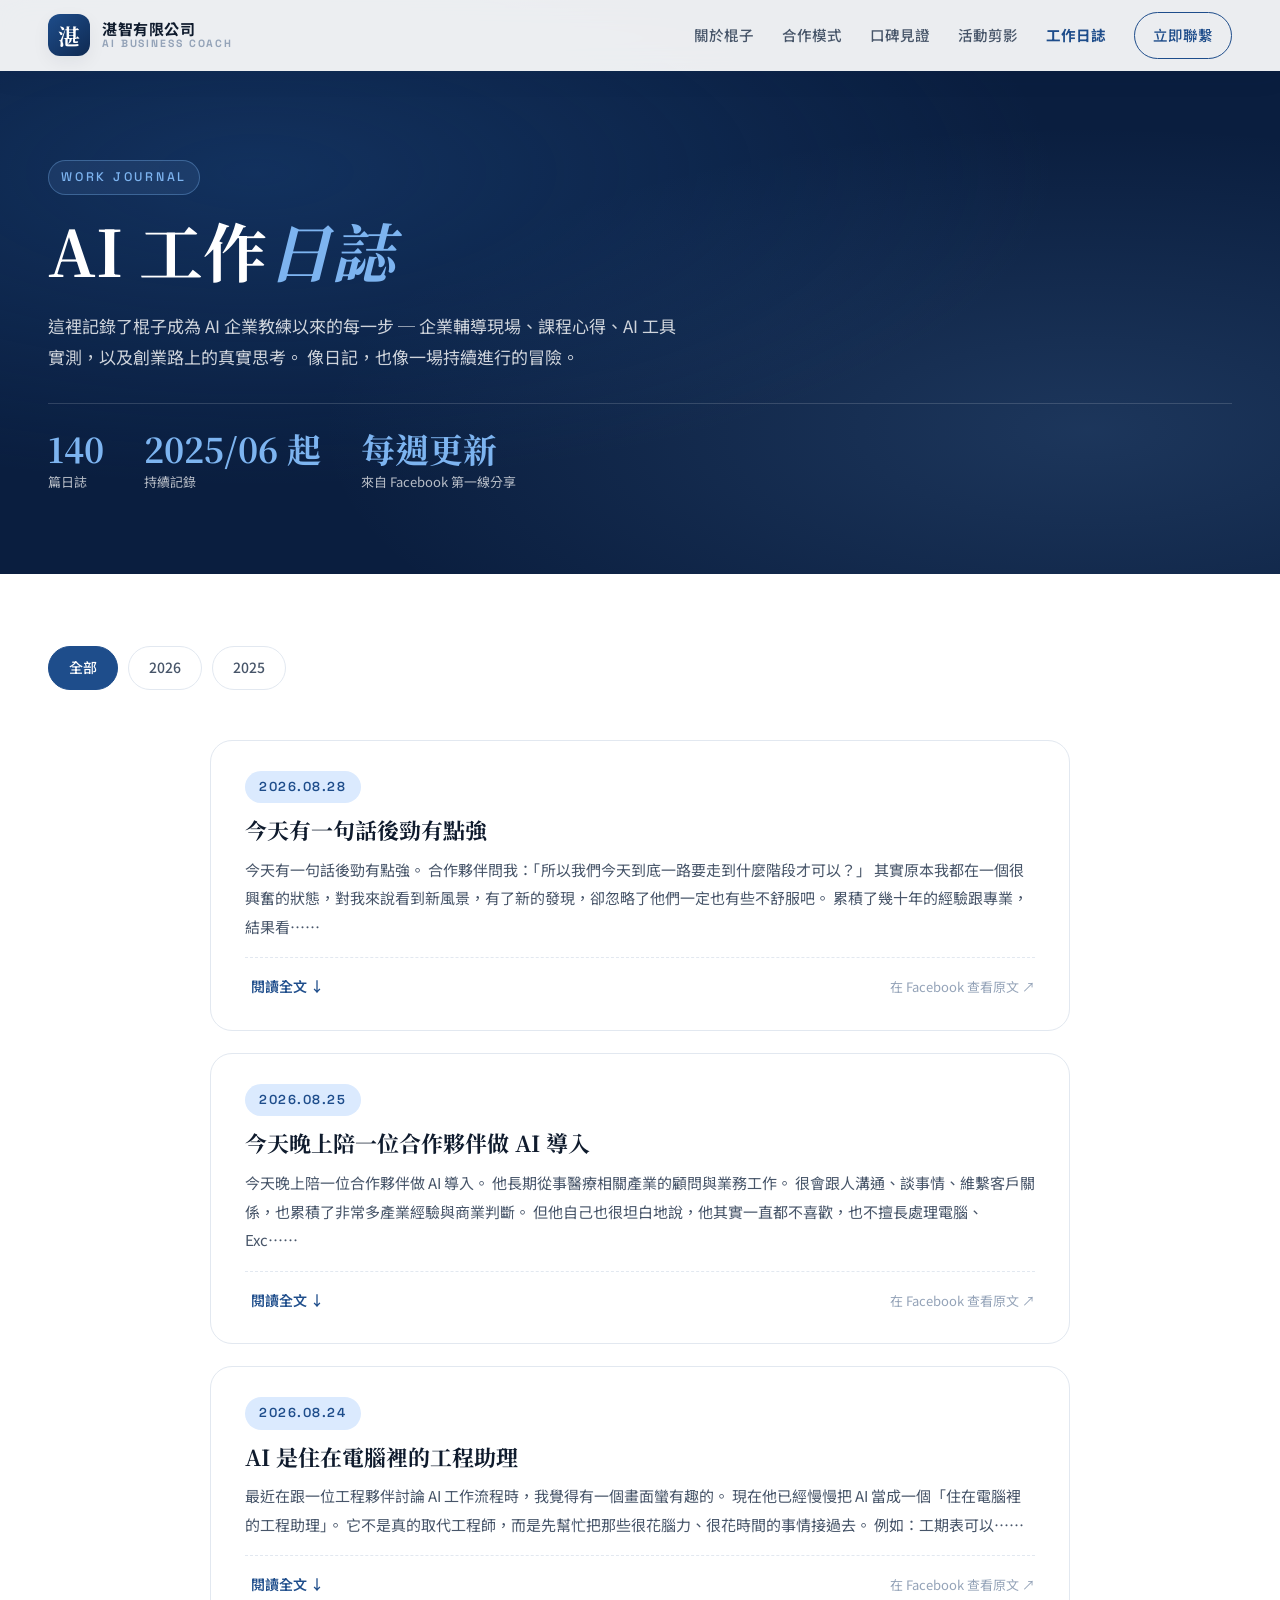
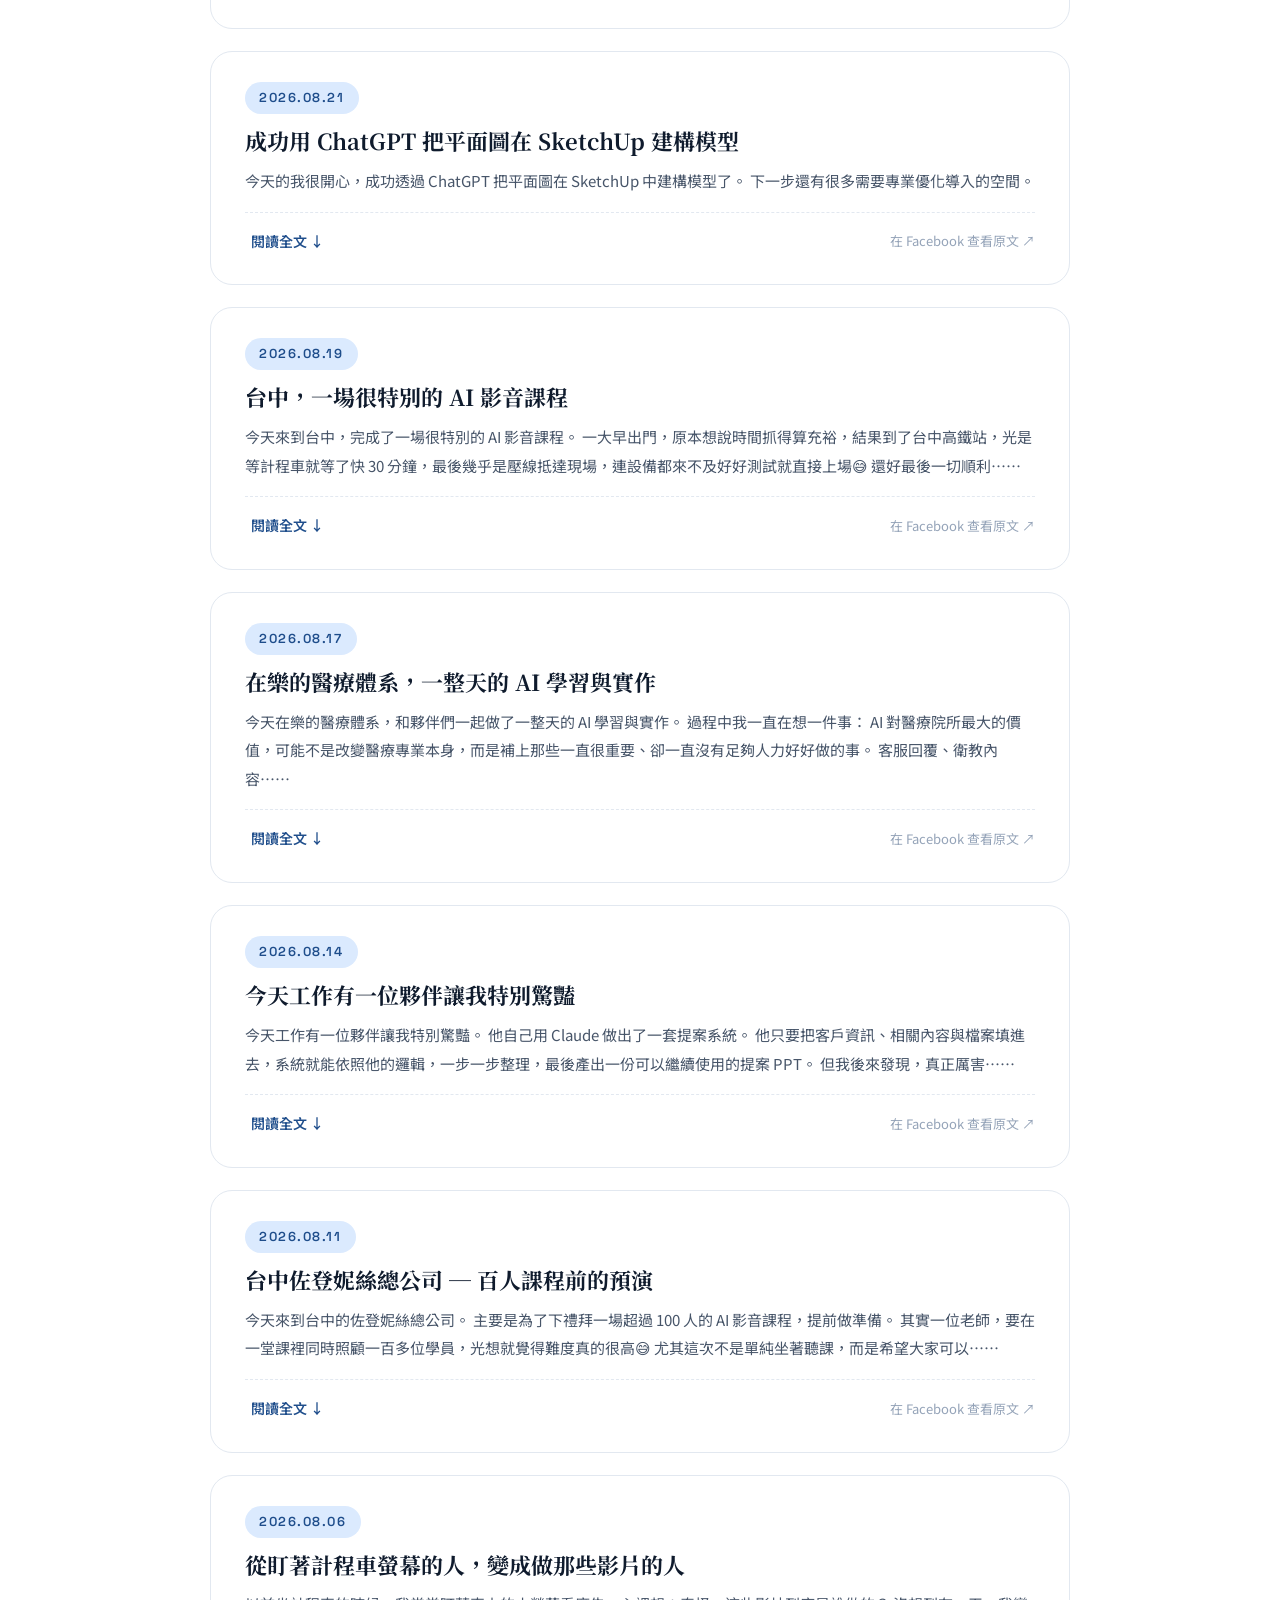
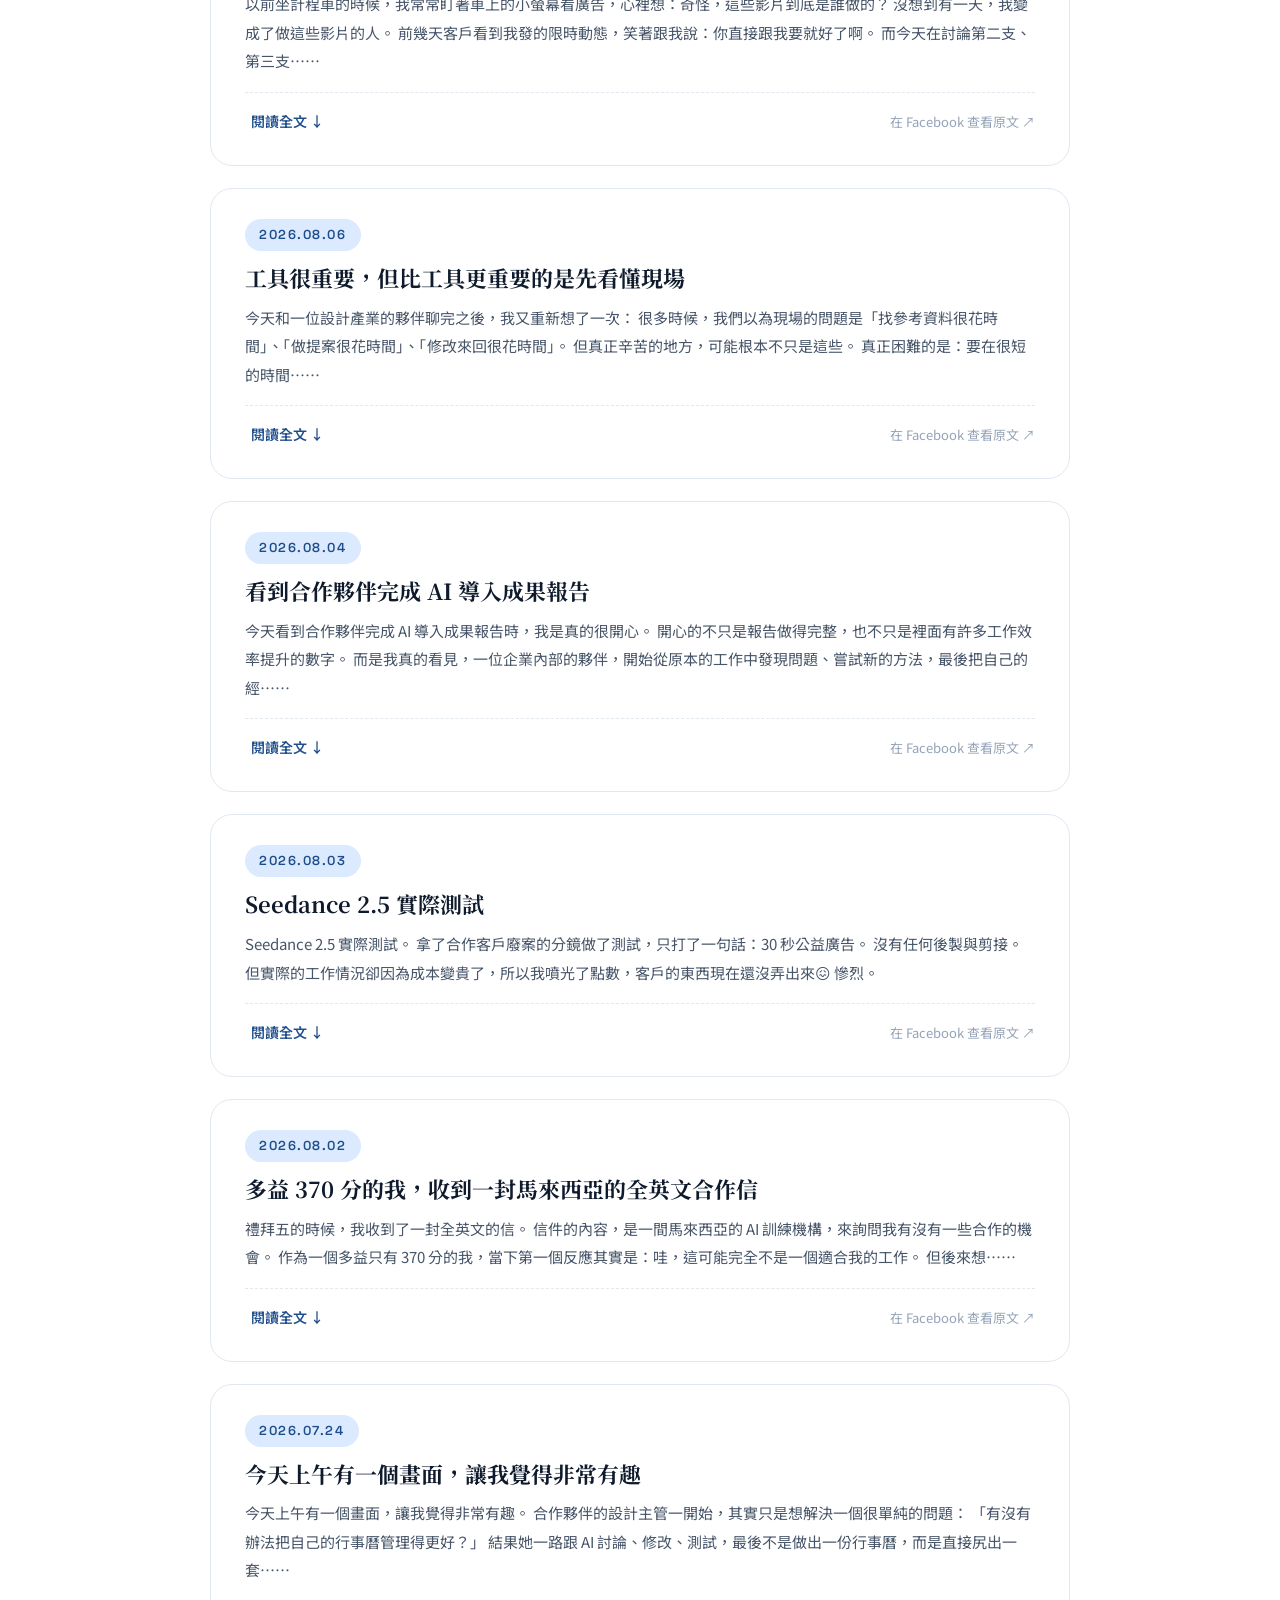
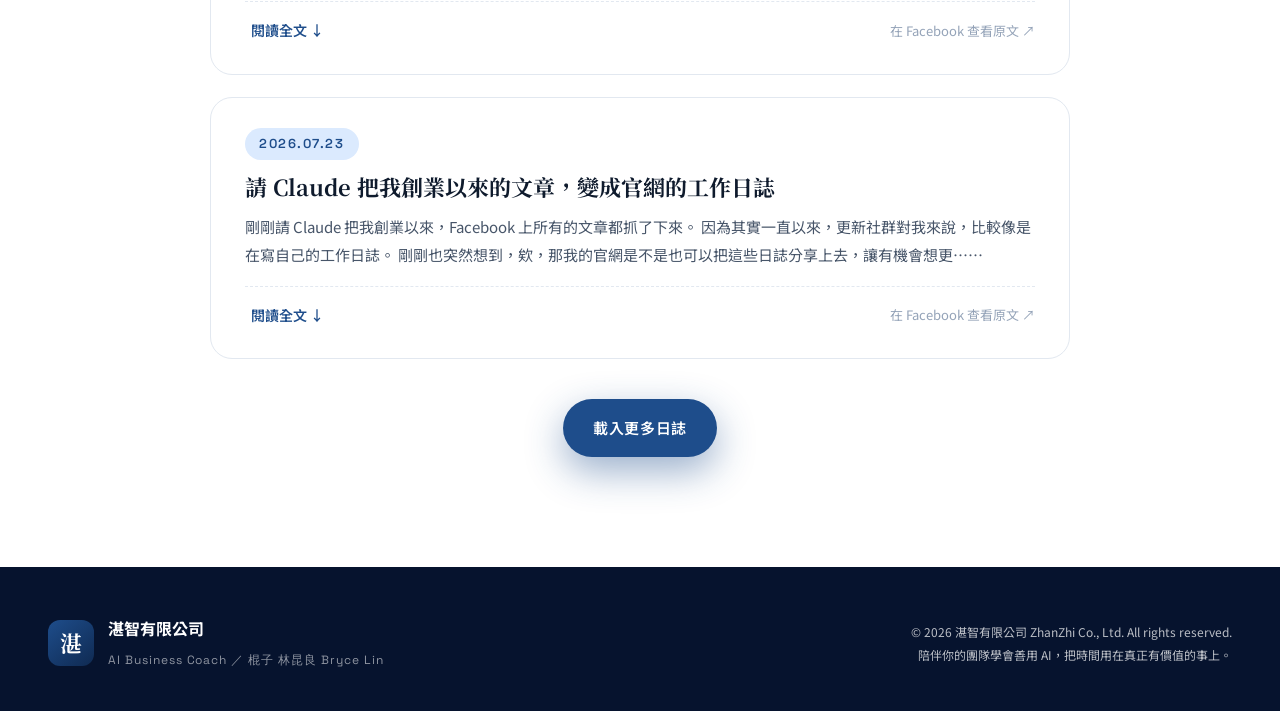
==== journal.html @ 433ecf9f "styles.css 版本號升至 v50，讓瀏覽器重新載入直幅 iframe 樣式 佐登妮絲 Facebook 嵌入卡片在線上因快取舊 CSS 而以 16:9 顯示、下方留黑。  Co-Authore" ====
<!DOCTYPE html>
<html lang="zh-Hant">
<head>
<meta charset="UTF-8" />
<meta name="viewport" content="width=device-width, initial-scale=1.0" />
<title>AI 工作日誌 ─ 湛智有限公司 ｜ 棍子 Bryce Lin</title>
<meta name="description" content="AI 企業教練棍子 (林昆良) 的工作日誌 ─ 記錄每一次企業輔導、課程現場、AI 工具實測與創業路上的思考。" />
<meta name="robots" content="index, follow" />
<link rel="canonical" href="https://khps05515.github.io/zhanzhi-site/journal.html" />
<meta property="og:type" content="website" />
<meta property="og:url" content="https://khps05515.github.io/zhanzhi-site/journal.html" />
<meta property="og:title" content="AI 工作日誌 ─ 湛智有限公司" />
<meta property="og:description" content="AI 企業教練棍子 (林昆良) 的工作日誌 ─ 記錄每一次企業輔導、課程現場、AI 工具實測與創業路上的思考。" />
<meta property="og:image" content="https://khps05515.github.io/zhanzhi-site/assets/media/image1.png" />
<meta property="og:locale" content="zh_TW" />
<script type="application/ld+json">
{
  "@context": "https://schema.org",
  "@type": "Blog",
  "name": "AI 工作日誌",
  "url": "https://khps05515.github.io/zhanzhi-site/journal.html",
  "description": "AI 企業教練棍子 (林昆良) 的工作日誌 ─ 記錄每一次企業輔導、課程現場、AI 工具實測與創業路上的思考。",
  "author": {
    "@type": "Person",
    "name": "林昆良",
    "alternateName": ["Bryce Lin", "棍子"]
  },
  "publisher": {
    "@type": "Organization",
    "name": "湛智有限公司"
  }
}
</script>

<link rel="preconnect" href="https://fonts.googleapis.com">
<link rel="preconnect" href="https://fonts.gstatic.com" crossorigin>
<link href="https://fonts.googleapis.com/css2?family=Noto+Sans+TC:wght@300;400;500;700;900&family=Noto+Serif+TC:wght@500;700;900&family=Cormorant+Garamond:ital,wght@0,400;0,600;1,500&family=Space+Grotesk:wght@400;500;700&display=swap" rel="stylesheet">

<link rel="stylesheet" href="styles.css?v=50" />
<style>
/* ===== Journal page specific ===== */
.journal-hero{
  background: var(--bg-deep);
  color:#fff;
  padding: 160px 0 80px;
  position:relative;overflow:hidden;
}
.journal-hero::before{
  content:"";position:absolute;inset:0;
  background:
    radial-gradient(ellipse at 20% 30%, rgba(30,77,139,.4) 0%, transparent 55%),
    radial-gradient(ellipse at 85% 75%, rgba(125,180,240,.16) 0%, transparent 50%);
}
.journal-hero .container{position:relative;z-index:1}
.journal-hero__title{
  font-family:var(--font-display);
  font-size: clamp(38px, 5vw, 64px);
  font-weight:700;line-height:1.15;
  margin:18px 0 16px;color:#fff;
}
.journal-hero__title em{
  font-style:italic;color:var(--gold);
  font-family:"Cormorant Garamond", var(--font-display);
}
.journal-hero__lead{
  font-size:17px;color:rgba(255,255,255,.8);
  max-width:640px;line-height:1.85;margin:0 0 30px;
}
.journal-hero .kicker{
  color:var(--gold);
  border-color: rgba(125,180,240,.35);
  background: rgba(125,180,240,.1);
}
.journal-hero__stats{
  display:flex;gap:40px;flex-wrap:wrap;
  padding-top:26px;border-top:1px solid rgba(255,255,255,.15);
}
.journal-hero__stats strong{
  font-family:var(--font-display);
  font-size:34px;color:var(--gold);display:block;line-height:1.1;
}
.journal-hero__stats span{font-size:13px;color:rgba(255,255,255,.7)}

.journal-body{background: var(--bg-cream); padding: 60px 0 110px}

.journal-filters{
  display:flex;gap:10px;flex-wrap:wrap;
  margin-bottom:38px;
  position:sticky;top:72px;z-index:5;
  background: color-mix(in srgb, var(--bg-cream) 94%, transparent);
  backdrop-filter: blur(10px);
  padding:12px 0;
}
.jfilter{
  padding:9px 20px;border-radius:999px;
  border:1.5px solid var(--line);
  background:#fff;color:var(--ink-soft);
  font-size:14px;font-weight:500;
  cursor:pointer;transition: all .2s;
}
.jfilter:hover{border-color:var(--brand);color:var(--brand)}
.jfilter.is-active{
  background:var(--brand);border-color:var(--brand);color:#fff;
}

.jlist{display:flex;flex-direction:column;gap:22px;max-width:860px;margin:0 auto}

.jcard{
  background:#fff;
  border:1px solid var(--line);
  border-radius:var(--radius);
  padding:30px 34px;
  transition: box-shadow .3s, border-color .3s, transform .3s;
  cursor:pointer;
}
.jcard:hover{
  border-color: color-mix(in srgb, var(--brand) 35%, var(--line));
  box-shadow: var(--shadow-md);
  transform: translateY(-2px);
}
.jcard__meta{
  display:flex;align-items:center;gap:14px;margin-bottom:12px;flex-wrap:wrap;
}
.jcard__date{
  font-family:var(--font-mono);
  font-size:13px;letter-spacing:.12em;
  color:var(--brand);font-weight:600;
  background: var(--peach);
  padding:5px 14px;border-radius:999px;
}
.jcard__title{
  font-family:var(--font-display);
  font-size:22px;font-weight:700;
  color:var(--ink);margin:0 0 10px;line-height:1.4;
}
.jcard__excerpt{
  font-size:15px;color:var(--ink-soft);line-height:1.9;margin:0;
}
.jcard__full{display:none;margin-top:6px}
.jcard.is-open .jcard__full{display:block}
.jcard.is-open .jcard__excerpt{display:none}
.jcard__full p{
  font-size:15.5px;color:var(--ink-soft);line-height:2;margin:0 0 14px;
}
.jcard__foot{
  display:flex;align-items:center;justify-content:space-between;
  margin-top:16px;padding-top:16px;
  border-top:1px dashed var(--line);
  flex-wrap:wrap;gap:10px;
}
.jcard__toggle{
  font-size:14px;font-weight:600;color:var(--brand);
  background:none;border:none;cursor:pointer;
  display:inline-flex;align-items:center;gap:6px;
}
.jcard__toggle:hover{text-decoration:underline}
.jcard__fb{
  font-size:13px;color:var(--ink-mute);
  display:inline-flex;align-items:center;gap:6px;
}
.jcard__fb:hover{color:var(--brand)}

.jempty{
  text-align:center;color:var(--ink-mute);
  padding:60px 0;font-size:15px;
}

.jmore{
  display:flex;justify-content:center;margin-top:40px;
}

@media (max-width: 720px){
  .journal-hero{padding: 130px 0 60px}
  .jcard{padding:24px 22px}
  .journal-filters{top:64px}
}
</style>
</head>
<body>

<!-- ====== Navigation ====== -->
<header class="nav is-stuck" id="nav">
  <div class="nav__inner">
    <a href="index.html" class="nav__brand">
      <span class="nav__mark">湛</span>
      <span class="nav__name">
        <span class="nav__name-zh">湛智有限公司</span>
        <span class="nav__name-en">AI BUSINESS COACH</span>
      </span>
    </a>
    <nav class="nav__links">
      <a href="index.html#about">關於棍子</a>
      <a href="index.html#services">合作模式</a>
      <a href="index.html#showcase">口碑見證</a>
      <a href="index.html#events">活動剪影</a>
      <a href="journal.html" style="color:var(--brand);font-weight:700">工作日誌</a>
      <a href="index.html#contact" class="nav__cta">立即聯繫</a>
    </nav>
    <button class="nav__menu" aria-label="開啟選單" id="navToggle">
      <span></span><span></span><span></span>
    </button>
  </div>
</header>

<!-- ====== Journal Hero ====== -->
<section class="journal-hero">
  <div class="container">
    <span class="kicker">WORK JOURNAL</span>
    <h1 class="journal-hero__title">AI 工作<em>日誌</em></h1>
    <p class="journal-hero__lead">
      這裡記錄了棍子成為 AI 企業教練以來的每一步 ─
      企業輔導現場、課程心得、AI 工具實測，以及創業路上的真實思考。
      像日記，也像一場持續進行的冒險。
    </p>
    <div class="journal-hero__stats">
      <div><strong id="statCount">─</strong><span>篇日誌</span></div>
      <div><strong id="statSpan">─</strong><span>持續記錄</span></div>
      <div><strong>每週更新</strong><span>來自 Facebook 第一線分享</span></div>
    </div>
  </div>
</section>

<!-- ====== Journal List ====== -->
<section class="journal-body">
  <div class="container">
    <div class="journal-filters" id="journalFilters">
      <button class="jfilter is-active" data-year="all">全部</button>
      <button class="jfilter" data-year="2026">2026</button>
      <button class="jfilter" data-year="2025">2025</button>
    </div>

    <div class="jlist" id="jlist"></div>
    <div class="jempty" id="jempty" style="display:none">這個年份還沒有日誌。</div>
    <div class="jmore" id="jmoreWrap" style="display:none">
      <button class="btn btn--primary" id="jmoreBtn">載入更多日誌</button>
    </div>
  </div>
</section>

<!-- ====== Footer ====== -->
<footer class="footer">
  <div class="container footer__inner">
    <div class="footer__brand">
      <span class="footer__mark">湛</span>
      <div>
        <strong>湛智有限公司</strong>
        <small>AI Business Coach ／ 棍子 林昆良 Bryce Lin</small>
      </div>
    </div>
    <div class="footer__meta">
      <small>© <span id="year"></span> 湛智有限公司 ZhanZhi Co., Ltd. All rights reserved.</small>
      <small>陪伴你的團隊學會善用 AI，把時間用在真正有價值的事上。</small>
    </div>
  </div>
</footer>

<script src="journal-data.js?v=140"></script>
<script>
(function () {
  'use strict';

  const PAGE_SIZE = 15;
  const listEl = document.getElementById('jlist');
  const emptyEl = document.getElementById('jempty');
  const moreWrap = document.getElementById('jmoreWrap');
  const moreBtn = document.getElementById('jmoreBtn');

  let activeYear = 'all';
  let shown = PAGE_SIZE;

  /* stats */
  document.getElementById('statCount').textContent = JOURNAL_POSTS.length;
  const dates = JOURNAL_POSTS.map(p => p.date).sort();
  const firstYearMonth = dates[0].slice(0, 7).replace('-', '/');
  document.getElementById('statSpan').textContent = firstYearMonth + ' 起';

  function fmtDate(d) {
    const [y, m, day] = d.split('-');
    return `${y}.${m}.${day}`;
  }

  function excerptOf(post) {
    const text = post.body.join(' ');
    return text.length > 110 ? text.slice(0, 110) + '……' : text;
  }

  function filtered() {
    if (activeYear === 'all') return JOURNAL_POSTS;
    return JOURNAL_POSTS.filter(p => p.date.startsWith(activeYear));
  }

  function render() {
    const posts = filtered();
    listEl.innerHTML = '';
    emptyEl.style.display = posts.length ? 'none' : 'block';

    posts.slice(0, shown).forEach(post => {
      const card = document.createElement('article');
      card.className = 'jcard';

      const fullParas = post.body.map(p => `<p>${escapeHtml(p)}</p>`).join('');
      card.innerHTML = `
        <div class="jcard__meta">
          <span class="jcard__date">${fmtDate(post.date)}</span>
        </div>
        <h2 class="jcard__title">${escapeHtml(post.title)}</h2>
        <p class="jcard__excerpt">${escapeHtml(excerptOf(post))}</p>
        <div class="jcard__full">${fullParas}</div>
        <div class="jcard__foot">
          <button class="jcard__toggle" type="button">閱讀全文 ↓</button>
          <a class="jcard__fb" href="${post.url}" target="_blank" rel="noopener" onclick="event.stopPropagation()">在 Facebook 查看原文 ↗</a>
        </div>
      `;

      const toggle = card.querySelector('.jcard__toggle');
      function flip(e) {
        if (e) e.stopPropagation();
        const open = card.classList.toggle('is-open');
        toggle.textContent = open ? '收合 ↑' : '閱讀全文 ↓';
        if (!open) card.scrollIntoView({ behavior: 'smooth', block: 'nearest' });
      }
      toggle.addEventListener('click', flip);
      card.addEventListener('click', (e) => {
        if (e.target.closest('a') || e.target.closest('button')) return;
        flip();
      });

      listEl.appendChild(card);
    });

    moreWrap.style.display = posts.length > shown ? 'flex' : 'none';
  }

  function escapeHtml(s) {
    return s.replace(/&/g, '&amp;').replace(/</g, '&lt;').replace(/>/g, '&gt;');
  }

  document.getElementById('journalFilters').addEventListener('click', (e) => {
    const btn = e.target.closest('.jfilter');
    if (!btn) return;
    document.querySelectorAll('.jfilter').forEach(b => b.classList.remove('is-active'));
    btn.classList.add('is-active');
    activeYear = btn.dataset.year;
    shown = PAGE_SIZE;
    render();
    window.scrollTo({ top: document.querySelector('.journal-body').offsetTop - 80, behavior: 'smooth' });
  });

  moreBtn.addEventListener('click', () => {
    shown += PAGE_SIZE;
    render();
  });

  /* mobile menu */
  const navToggle = document.getElementById('navToggle');
  const navLinks = document.querySelector('.nav__links');
  if (navToggle && navLinks) {
    navToggle.addEventListener('click', () => navLinks.classList.toggle('is-open'));
  }

  document.getElementById('year').textContent = new Date().getFullYear();

  render();
})();
</script>
</body>
</html>
---- styles.css ----
/* =================================================
   湛智有限公司 ─ AI 企業教練官方網站
   Warm Creative Design System
   ================================================= */

:root{
  /* Deep navy + white + gray palette */
  --bg-cream:    #FFFFFF;          /* main page background (white) */
  --bg-paper:    #F1F5F9;          /* paper / alternating sections (cool light gray) */
  --bg-deep:     #0A1E3F;          /* dark navy sections (hero, showcase, contact) */
  --bg-coffee:   #06132E;          /* footer */

  --ink:         #0F1B2D;          /* primary text (near-black navy) */
  --ink-soft:    #475569;          /* body text (slate) */
  --ink-mute:    #94A3B8;          /* captions / mute (cool gray) */

  --brand:       #1E4D8B;          /* deep blue (primary accent) */
  --brand-deep:  #0F2A52;          /* darker navy hover */
  --gold:        #7DB4F0;           /* accent on dark backgrounds (sky blue replaces gold) */
  --moss:        #475569;
  --peach:       #DBEAFE;          /* light blue pill background */
  --line:        #E2E8F0;          /* hairline divider */

  --shadow-sm: 0 6px 18px rgba(15,27,45,.06);
  --shadow-md: 0 18px 50px rgba(15,27,45,.10);
  --shadow-lg: 0 30px 80px rgba(15,27,45,.18);

  --radius:     22px;
  --radius-sm:  12px;
  --radius-lg:  36px;

  --font-display: "Noto Serif TC", "Cormorant Garamond", "Times New Roman", serif;
  --font-body:    "Noto Sans TC", "Inter", system-ui, -apple-system, "PingFang TC", sans-serif;
  --font-mono:    "Space Grotesk", "JetBrains Mono", monospace;

  --max: 1240px;
}

*{box-sizing:border-box}
html{scroll-behavior:smooth}
html,body{margin:0;padding:0}
body{
  font-family: var(--font-body);
  color: var(--ink);
  background: var(--bg-cream);
  line-height: 1.7;
  font-weight: 400;
  -webkit-font-smoothing: antialiased;
  text-rendering: optimizeLegibility;
  overflow-x: hidden;
}

img,video{display:block;max-width:100%;height:auto}
a{color:inherit;text-decoration:none}
button{font:inherit;cursor:pointer;border:0;background:transparent;color:inherit}

.container{max-width:var(--max);margin:0 auto;padding:0 28px}

/* ----- Typography helpers ----- */
.kicker{
  display:inline-block;
  font-family:var(--font-mono);
  font-size:12.5px;
  letter-spacing:.22em;
  text-transform:uppercase;
  color:var(--brand);
  font-weight:500;
  padding:6px 12px;
  border:1px solid color-mix(in srgb, var(--brand) 30%, transparent);
  border-radius:999px;
  background:color-mix(in srgb, var(--brand) 6%, transparent);
}

.section{padding:120px 0;position:relative}
.section__head{margin-bottom:64px;max-width:760px}
.section__head--center{margin-left:auto;margin-right:auto;text-align:center}
.section__title{
  font-family:var(--font-display);
  font-weight:700;
  font-size: clamp(34px, 4.6vw, 58px);
  line-height:1.18;
  margin:18px 0 18px;
  letter-spacing:-.01em;
  color:var(--ink);
}
.section__title em{
  font-style:italic;
  font-family:"Cormorant Garamond", var(--font-display);
  font-weight:600;
  color:var(--brand);
}
.section__lead{
  font-size:17px;
  color:var(--ink-soft);
  line-height:1.85;
  margin:0;
}

/* =================================================
   Navigation
   ================================================= */
.nav{
  position:fixed;top:0;left:0;right:0;z-index:50;
  padding:18px 0;
  transition: background .3s ease, padding .3s ease, box-shadow .3s ease;
}
.nav.is-stuck{
  background: color-mix(in srgb, var(--bg-cream) 92%, transparent);
  backdrop-filter: blur(14px);
  -webkit-backdrop-filter: blur(14px);
  padding:12px 0;
  box-shadow: 0 2px 30px rgba(10,30,63,.08);
}
.nav__inner{
  max-width:var(--max);
  margin:0 auto;padding:0 28px;
  display:flex;align-items:center;justify-content:space-between;gap:24px;
}
.nav__brand{display:flex;align-items:center;gap:12px;font-weight:700}
.nav__mark{
  width:42px;height:42px;border-radius:12px;
  background: linear-gradient(140deg, var(--brand) 0%, var(--brand-deep) 100%);
  color:#fff;display:grid;place-items:center;
  font-family:var(--font-display);font-size:22px;font-weight:700;
  box-shadow: var(--shadow-sm);
}
.nav__name{display:flex;flex-direction:column;line-height:1.1}
.nav__name-zh{font-size:15px;color:var(--ink);font-weight:700;letter-spacing:.04em}
.nav__name-en{font-size:10.5px;color:var(--ink-mute);font-family:var(--font-mono);letter-spacing:.18em}

.nav.is-hero .nav__name-zh{color:#fff}
.nav.is-hero .nav__name-en{color:rgba(255,255,255,.7)}
.nav.is-hero .nav__links a{color:rgba(255,255,255,.86)}
.nav.is-hero .nav__links a:hover{color:#fff}
.nav.is-hero .nav__cta{border-color:rgba(255,255,255,.4) !important;color:#fff !important}
.nav.is-hero .nav__menu span{background:#fff}

.nav__links{display:flex;align-items:center;gap:28px}
.nav__links a{
  font-size:14.5px;font-weight:500;color:var(--ink-soft);
  position:relative;transition:color .2s;
}
.nav__links a:hover{color:var(--brand)}
.nav__cta{
  padding:10px 18px;border-radius:999px;
  border:1.5px solid var(--brand);color:var(--brand) !important;
  transition: all .25s;
}
.nav__cta:hover{background:var(--brand);color:#fff !important}

.nav__menu{display:none;width:42px;height:42px;flex-direction:column;justify-content:center;align-items:center;gap:5px}
.nav__menu span{width:22px;height:2px;background:var(--ink);border-radius:2px;transition:.3s}

/* =================================================
   Hero
   ================================================= */
.hero{
  position:relative;min-height:100vh;
  display:flex;align-items:center;
  padding: 140px 0 100px;
  overflow:hidden;
  color:#fff;
  background: var(--bg-deep);
}
.hero__video{
  position:absolute;inset:0;width:100%;height:100%;
  object-fit:cover;z-index:0;
  filter: brightness(.55) saturate(1.05);
}
.hero__veil{
  position:absolute;inset:0;z-index:1;
  background:
    radial-gradient(ellipse at 30% 30%, rgba(30,77,139,.45) 0%, transparent 60%),
    radial-gradient(ellipse at 80% 80%, rgba(125,180,240,.18) 0%, transparent 60%),
    linear-gradient(180deg, rgba(6,19,46,.55) 0%, rgba(6,19,46,.92) 100%);
}
.hero__content{
  position:relative;z-index:2;
  max-width:var(--max);margin:0 auto;padding:0 28px;
  width:100%;
}
.hero__eyebrow{
  display:inline-block;
  font-family:var(--font-mono);
  font-size:13px;letter-spacing:.28em;text-transform:uppercase;
  color:var(--gold);
  padding:8px 18px;border:1px solid rgba(125,180,240,.4);
  border-radius:999px;margin-bottom:34px;
  backdrop-filter: blur(8px);
}
.hero__title{
  font-family:var(--font-display);
  font-weight:700;
  font-size: clamp(46px, 7vw, 96px);
  line-height:1.08;letter-spacing:-.015em;
  margin:0 0 28px;
  color:#fff;
}
.hero__title em{
  font-style:italic;color:var(--gold);
  font-family:"Cormorant Garamond", var(--font-display);
  font-weight:600;
}
.hero__line{display:block;opacity:0;transform:translateY(24px);animation: heroLine .9s cubic-bezier(.2,.7,.2,1) forwards}
.hero__line:nth-child(1){animation-delay:.1s}
.hero__line:nth-child(2){animation-delay:.28s}
.hero__line:nth-child(3){animation-delay:.46s}
@keyframes heroLine{to{opacity:1;transform:translateY(0)}}

.hero__sub{
  font-size:clamp(17px, 1.6vw, 21px);
  color:rgba(255,255,255,.86);
  line-height:1.85;max-width:540px;margin:0 0 38px;
  animation: heroLine .9s .7s both;
}
.hero__actions{display:flex;gap:14px;flex-wrap:wrap;margin-bottom:80px;animation: heroLine .9s .85s both}

.btn{
  display:inline-flex;align-items:center;justify-content:center;
  padding:16px 30px;border-radius:999px;font-weight:600;font-size:15px;
  letter-spacing:.04em;transition: all .25s ease;
  font-family:var(--font-body);
}
.btn--primary{
  background:var(--brand);color:#fff;
  box-shadow: 0 14px 38px rgba(30,77,139,.45);
}
.btn--primary:hover{transform:translateY(-2px);background:var(--brand-deep);box-shadow: 0 18px 48px rgba(30,77,139,.55)}
.btn--ghost{
  border:1.5px solid rgba(255,255,255,.4);color:#fff;backdrop-filter: blur(8px);
  background: rgba(255,255,255,.06);
}
.btn--ghost:hover{background:rgba(255,255,255,.15);border-color:#fff}

.hero__stats{
  display:flex;gap:48px;flex-wrap:wrap;
  padding-top:38px;
  border-top:1px solid rgba(255,255,255,.16);
  animation: heroLine .9s 1s both;
}
.hero__stats > div{display:flex;flex-direction:column}
.hero__stats strong{
  font-family:var(--font-display);
  font-size: clamp(34px, 3.4vw, 46px);
  font-weight:700;color:var(--gold);line-height:1;
  margin-bottom:6px;
}
.hero__stats span{font-size:13.5px;color:rgba(255,255,255,.78);letter-spacing:.06em}

.hero__scroll{
  position:absolute;bottom:28px;left:50%;transform:translateX(-50%);
  z-index:3;
  display:flex;flex-direction:column;align-items:center;
  font-family:var(--font-mono);font-size:11px;letter-spacing:.3em;color:rgba(255,255,255,.7);
}
.hero__scroll span{
  width:1px;height:48px;
  background: linear-gradient(180deg, rgba(255,255,255,.7), transparent);
  animation: scrollPulse 1.8s ease-in-out infinite;
}
@keyframes scrollPulse{
  0%,100%{transform:scaleY(1);opacity:.7}
  50%{transform:scaleY(.5) translateY(8px);opacity:1}
}

/* =================================================
   Pain Points
   ================================================= */
.pain{background: var(--bg-cream)}
.pain .section__head{text-align:center;margin-left:auto;margin-right:auto}
.pain__grid{
  display:grid;
  grid-template-columns: repeat(auto-fit, minmax(240px, 1fr));
  gap:24px;
}
.pain__card{
  background:#fff;
  border:1px solid var(--line);
  border-radius:var(--radius);
  padding:36px 30px;
  transition:transform .3s, box-shadow .3s, border-color .3s;
  position:relative;overflow:hidden;
}
.pain__card::before{
  content:"";position:absolute;inset:auto -30% -30% auto;
  width:160px;height:160px;border-radius:50%;
  background: radial-gradient(circle, color-mix(in srgb, var(--brand) 14%, transparent), transparent 70%);
  opacity:0;transition:opacity .4s;
}
.pain__card:hover{
  transform:translateY(-6px);
  border-color: color-mix(in srgb, var(--brand) 40%, var(--line));
  box-shadow: var(--shadow-md);
}
.pain__card:hover::before{opacity:1}
.pain__num{
  font-family:var(--font-mono);
  font-size:14px;color:var(--brand);letter-spacing:.2em;
  margin-bottom:16px;font-weight:600;
}
.pain__card h3{
  font-family:var(--font-display);font-weight:700;
  font-size:23px;margin:0 0 14px;color:var(--ink);
}
.pain__card p{font-size:15px;color:var(--ink-soft);margin:0;line-height:1.8}

/* =================================================
   About
   ================================================= */
.about{background: var(--bg-paper); position:relative}
.about::before{
  content:"";position:absolute;
  top:-1px;left:0;right:0;height:60px;
  background: linear-gradient(180deg, var(--bg-cream), transparent);
}
.about__layout{
  display:grid;grid-template-columns: 0.85fr 1.15fr;gap:80px;align-items:center;
}
.about__photo{position:relative}
.about__photo-frame{
  position:relative;
  border-radius:var(--radius-lg);
  overflow:hidden;
  aspect-ratio: 3/4;
  background:var(--bg-deep);
  box-shadow: var(--shadow-lg);
  transform: rotate(-1.5deg);
  transition: transform .5s ease;
}
.about__photo-frame::after{
  content:"";position:absolute;inset:0;
  background: linear-gradient(180deg, transparent 55%, rgba(10,30,63,.5) 100%);
}
.about__photo-frame img{
  width:100%;height:100%;object-fit:cover;
  transition: transform .8s ease;
}
.about__photo:hover .about__photo-frame{transform: rotate(0deg)}
.about__photo:hover .about__photo-frame img{transform:scale(1.04)}

.about__photo-badge{
  position:absolute;bottom:-22px;right:-12px;
  background:var(--brand);color:#fff;
  padding:18px 26px;border-radius:var(--radius-sm);
  box-shadow: var(--shadow-md);
  display:flex;flex-direction:column;line-height:1.3;
  transform: rotate(2deg);
}
.about__photo-badge strong{
  font-family:var(--font-display);font-size:22px;font-weight:700;letter-spacing:.04em;
}
.about__photo-badge span{font-size:13px;color:rgba(255,255,255,.9);margin-top:2px}
.about__photo-badge small{font-size:11px;color:rgba(255,255,255,.7);margin-top:6px;letter-spacing:.1em}

.about__copy p{font-size:16px;color:var(--ink-soft);margin:0 0 18px}
.about__copy strong{color:var(--ink);font-weight:700}

.about__highlights{
  list-style:none;padding:0;margin:36px 0 0;
  display:flex;flex-direction:column;gap:22px;
}
.about__highlights li{
  display:flex;gap:18px;align-items:flex-start;
  background:#fff;border-radius:var(--radius-sm);
  padding:22px 26px;
  border:1px solid var(--line);
  transition: transform .25s, box-shadow .25s;
}
.about__highlights li:hover{transform:translateX(4px);box-shadow:var(--shadow-sm)}
.about__highlights .dot{
  width:12px;height:12px;border-radius:50%;
  background:var(--brand);flex-shrink:0;margin-top:9px;
  box-shadow: 0 0 0 5px color-mix(in srgb, var(--brand) 18%, transparent);
}
.about__highlights h4{
  margin:0 0 6px;font-family:var(--font-display);
  font-size:18px;font-weight:700;color:var(--ink);
}
.about__highlights p{margin:0;font-size:14.5px;color:var(--ink-soft);line-height:1.7}

/* =================================================
   Services
   ================================================= */
.services{background: var(--bg-cream)}
.services__grid{
  display:grid;
  grid-template-columns: repeat(3, 1fr);
  gap:24px;
}
.service{
  position:relative;
  display:flex;flex-direction:column;gap:16px;
  background:#fff;
  border:1px solid var(--line);
  border-radius:var(--radius);
  padding:34px 32px 30px;
  overflow:hidden;
  transition: transform .35s, box-shadow .35s, border-color .35s;
}
.service::before{
  content:"";position:absolute;top:0;left:0;right:0;height:3px;
  background: linear-gradient(90deg, var(--brand), var(--gold));
  transform:scaleX(0);transform-origin:left;
  transition: transform .4s ease;
}
.service:hover{
  transform:translateY(-8px);
  box-shadow: var(--shadow-lg);
  border-color: color-mix(in srgb, var(--brand) 35%, var(--line));
}
.service:hover::before{transform:scaleX(1)}
.service__top{
  display:flex;align-items:baseline;justify-content:space-between;gap:12px;
  padding-bottom:16px;
  border-bottom:1px dashed var(--line);
}
.service__num{
  font-family:var(--font-mono);font-size:15px;letter-spacing:.18em;
  color:var(--brand);font-weight:700;
}
.service__en{
  font-family:var(--font-mono);font-size:11.5px;letter-spacing:.2em;
  color:var(--ink-mute);text-transform:uppercase;
  white-space:nowrap;
}
.service h3{
  font-family:var(--font-display);
  font-size:25px;font-weight:700;margin:0;
  color:var(--ink);letter-spacing:-.005em;
}
.service p{font-size:15px;color:var(--ink-soft);margin:0;line-height:1.8}
.service strong{color:var(--brand);font-weight:700}

.service__pills{display:flex;flex-wrap:wrap;gap:8px;margin-top:auto;padding-top:14px}
.service__pills span{
  font-size:12.5px;padding:6px 14px;
  background: var(--peach);color:var(--brand-deep);
  border-radius:999px;font-weight:500;letter-spacing:.04em;
}

/* =================================================
   Modules
   ================================================= */
.modules{background: var(--bg-paper); position:relative}
.modules__grid{
  display:grid;
  grid-template-columns: repeat(auto-fill, minmax(180px, 1fr));
  gap:14px;
}
.module{
  background:#fff;border:1px solid var(--line);
  border-radius:var(--radius-sm);
  padding:22px 18px;
  display:flex;align-items:center;gap:14px;
  transition: all .25s;
  cursor:default;
}
.module:hover{
  background:var(--brand);
  border-color:var(--brand);
  transform:translateY(-3px);
  box-shadow: 0 12px 28px rgba(30,77,139,.30);
}
.module:hover h4{color:#fff}
.module:hover .module__icon{background:#fff}
.module__icon{
  width:42px;height:42px;border-radius:12px;
  background: var(--peach);
  display:grid;place-items:center;
  font-size:20px;flex-shrink:0;
  transition: background .25s;
}
.module h4{
  font-size:14.5px;font-weight:600;margin:0;
  color:var(--ink);transition: color .25s;
}

/* =================================================
   Showcase Gallery
   ================================================= */
.showcase{background: var(--bg-deep);color:#fff;position:relative;overflow:hidden}
.showcase::before{
  content:"";position:absolute;inset:0;
  background:
    radial-gradient(circle at 15% 20%, rgba(30,77,139,.30) 0%, transparent 50%),
    radial-gradient(circle at 85% 80%, rgba(125,180,240,.14) 0%, transparent 50%);
  pointer-events:none;
}
.showcase .section__title{color:#fff}
.showcase .section__title em{color:var(--gold)}
.showcase .section__lead{color:rgba(255,255,255,.78)}
.showcase .kicker{color:var(--gold);border-color: rgba(125,180,240,.35); background: rgba(125,180,240,.10)}

.showcase__group{position:relative}
.showcase__group + .showcase__group{margin-top:76px}
.showcase__label{
  display:flex;align-items:center;gap:16px;
  margin-bottom:28px;
}
.showcase__label-en{
  font-family:var(--font-mono);
  font-size:12px;letter-spacing:.24em;
  color:var(--gold);font-weight:600;
  padding:5px 12px;
  border:1px solid rgba(125,180,240,.35);
  border-radius:999px;
  background:rgba(125,180,240,.08);
  white-space:nowrap;
}
.showcase__label h3{
  font-family:var(--font-display);
  font-size:21px;font-weight:700;margin:0;
  color:#fff;letter-spacing:.02em;
  white-space:nowrap;
}
.showcase__label-line{
  flex:1;height:1px;
  background: linear-gradient(90deg, rgba(255,255,255,.22), transparent);
}
.showcase__grid{
  display:grid;
  grid-template-columns: repeat(auto-fit, minmax(280px, 1fr));
  gap:22px;
  position:relative;
}
.showcase__grid--wide{grid-template-columns: repeat(3, 1fr)}
.showcase__grid--portrait{grid-template-columns: repeat(4, 1fr)}
.show{
  margin:0;
  border-radius:var(--radius);
  overflow:hidden;
  background:#000;
  border:1px solid rgba(255,255,255,.08);
  transition: transform .35s, border-color .35s;
}
.show:hover{transform:translateY(-6px);border-color:var(--gold)}
.show video{
  width:100%;aspect-ratio: 16/9;object-fit:cover;
  background:#000;
  display:block;
}
.show iframe{
  width:100%;aspect-ratio: 16/9;
  background:#000;
  border:0;
  display:block;
}
/* Portrait video in showcase — vertical card, no crop */
.show.is-portrait video,
.show.is-portrait iframe{
  aspect-ratio: 9/16;
  object-fit: cover;
}
.show.is-square video{
  aspect-ratio: 1/1;
  object-fit: cover;
}
.show figcaption{
  padding:16px 20px 20px;
  display:flex;flex-direction:column;gap:4px;
  background: linear-gradient(180deg, rgba(255,255,255,.04), transparent);
}
.show figcaption span{font-family:var(--font-display);font-size:17px;font-weight:600;color:#fff}
.show figcaption small{font-size:12.5px;color:rgba(255,255,255,.65);letter-spacing:.04em}

/* =================================================
   Student Voices ─ Quote wall (inside dark showcase)
   ================================================= */
.quotes__head{
  text-align:center;
  margin: 90px auto 44px;
  max-width: 720px;
}
.quotes__head .kicker{
  color: var(--gold);
  border-color: rgba(125,180,240,.35);
  background: rgba(125,180,240,.1);
}
.quotes__title{
  font-family: var(--font-display);
  font-size: clamp(26px, 3.2vw, 40px);
  font-weight: 700;
  color: #fff;
  margin: 16px 0 12px;
  line-height: 1.3;
}
.quotes__title em{
  font-style: italic;
  color: var(--gold);
  font-family: "Cormorant Garamond", var(--font-display);
}
.quotes__lead{
  font-size: 15px;
  color: rgba(255,255,255,.72);
  margin: 0;
}
.quotes__grid{
  column-count: 3;
  column-gap: 20px;
}
@media (max-width: 1024px){ .quotes__grid{ column-count: 2 } }
@media (max-width: 640px){  .quotes__grid{ column-count: 1 } }

.quote{
  break-inside: avoid;
  margin: 0 0 20px;
  background: rgba(255,255,255,.05);
  border: 1px solid rgba(255,255,255,.1);
  border-radius: var(--radius);
  padding: 26px 26px 22px;
  backdrop-filter: blur(8px);
  cursor: pointer;
  transition: border-color .3s, background .3s, transform .3s;
  position: relative;
}
.quote:hover{
  border-color: var(--gold);
  background: rgba(125,180,240,.08);
  transform: translateY(-3px);
}
.quote::before{
  content: "“";
  font-family: "Cormorant Garamond", Georgia, serif;
  font-size: 54px;
  line-height: 1;
  color: var(--gold);
  display: block;
  height: 34px;
}
.quote__text{
  font-size: 14.5px;
  color: rgba(255,255,255,.88);
  line-height: 1.95;
  margin: 0 0 16px;
}
.quote__more{
  font-size: 13px;
  font-weight: 600;
  color: var(--gold);
  margin: -8px 0 14px;
  display: inline-block;
}
.quote.is-open .quote__more{ display: none }
.quote__foot{
  display: flex;
  align-items: center;
  justify-content: space-between;
  gap: 10px;
  padding-top: 14px;
  border-top: 1px dashed rgba(255,255,255,.15);
  flex-wrap: wrap;
}
.quote__who strong{
  display: block;
  font-family: var(--font-display);
  font-size: 16px;
  font-weight: 700;
  color: #fff;
}
.quote__who small{
  font-size: 12px;
  color: rgba(255,255,255,.6);
  letter-spacing: .04em;
}
.quote__fb{
  font-size: 12.5px;
  color: rgba(255,255,255,.55);
  flex-shrink: 0;
}
.quote__fb:hover{ color: var(--gold) }
.quote__src{
  font-size: 12px;
  color: rgba(255,255,255,.5);
  flex-shrink: 0;
  padding: 3px 9px;
  border: 1px solid rgba(255,255,255,.18);
  border-radius: 999px;
  white-space: nowrap;
}
.quotes__morewrap{
  display:flex;justify-content:center;margin-top:26px;
}

/* =================================================
   Event Highlights ─ Masonry Gallery
   ================================================= */
.events{background: var(--bg-paper); position:relative}
.events__grid{
  /* CSS columns gives true masonry that respects each image's aspect ratio */
  column-count: 4;
  column-gap: 16px;
}
@media (max-width: 1100px){ .events__grid{ column-count: 3 } }
@media (max-width: 720px){  .events__grid{ column-count: 2 } }
@media (max-width: 420px){  .events__grid{ column-count: 1 } }

.event{
  margin: 0 0 16px;
  break-inside: avoid;
  border-radius: var(--radius-sm);
  overflow:hidden;
  background:#fff;
  border: 1px solid var(--line);
  box-shadow: var(--shadow-sm);
  cursor: pointer;
  position: relative;
  transition: transform .35s ease, box-shadow .35s ease;
}
.event:hover{
  transform: translateY(-4px);
  box-shadow: var(--shadow-md);
}
.event::after{
  content:"";position:absolute;inset:0;
  background: linear-gradient(180deg, transparent 65%, rgba(10,30,63,.55) 100%);
  opacity:0;transition: opacity .3s ease;
  pointer-events:none;
}
.event::before{
  content:"⤢";
  position:absolute;top:14px;right:14px;
  width:36px;height:36px;border-radius:50%;
  background: rgba(255,255,255,.92);
  color: var(--brand);
  font-size:18px;font-weight:700;
  display:grid;place-items:center;
  opacity:0;transform: scale(.7);
  transition: opacity .3s ease, transform .3s ease;
  z-index:2;pointer-events:none;
}
.event:hover::after,
.event:hover::before{ opacity:1; transform: scale(1) }
.event img{
  width:100%; height:auto; display:block;
  transition: transform .6s ease;
}
.event:hover img{ transform: scale(1.04) }

/* =================================================
   Work Journal Teaser (home page)
   ================================================= */
.journal-teaser{background: var(--bg-cream)}
.jteaser__grid{
  display:grid;
  grid-template-columns: repeat(auto-fit, minmax(280px, 1fr));
  gap:24px;
  margin-bottom:44px;
}
.jteaser{
  display:flex;flex-direction:column;
  background:#fff;
  border:1px solid var(--line);
  border-radius:var(--radius);
  padding:30px 30px 26px;
  transition: transform .3s, box-shadow .3s, border-color .3s;
  text-decoration:none;
}
.jteaser:hover{
  transform:translateY(-6px);
  box-shadow: var(--shadow-md);
  border-color: color-mix(in srgb, var(--brand) 35%, var(--line));
}
.jteaser__date{
  font-family:var(--font-mono);
  font-size:12.5px;letter-spacing:.12em;
  color:var(--brand);font-weight:600;
  background: var(--peach);
  padding:5px 14px;border-radius:999px;
  align-self:flex-start;
  margin-bottom:16px;
}
.jteaser__title{
  font-family:var(--font-display);
  font-size:20px;font-weight:700;
  color:var(--ink);margin:0 0 12px;line-height:1.45;
}
.jteaser__excerpt{
  font-size:14.5px;color:var(--ink-soft);
  line-height:1.9;margin:0;flex:1;
}
.jteaser__more{
  margin-top:18px;padding-top:16px;
  border-top:1px dashed var(--line);
  font-size:14px;font-weight:600;color:var(--brand);
}
.jteaser__cta{display:flex;justify-content:center}

/* =================================================
   Brands marquee
   ================================================= */
.brands{background: var(--bg-cream)}
.brands__marquee{
  margin: 0 -28px 60px;
  overflow:hidden;
  mask-image: linear-gradient(90deg, transparent, #000 8%, #000 92%, transparent);
  -webkit-mask-image: linear-gradient(90deg, transparent, #000 8%, #000 92%, transparent);
}
.brands__track{
  display:flex;gap:14px;width:max-content;
  animation: marquee 60s linear infinite;
}
.brands__track span{
  flex-shrink:0;
  padding:14px 26px;
  border:1px solid var(--line);
  border-radius:999px;
  background:#fff;
  font-size:14.5px;font-weight:500;color:var(--ink-soft);
  letter-spacing:.04em;
  white-space:nowrap;
}
@keyframes marquee{
  to{transform:translateX(-50%)}
}

.industries{text-align:center}
.industries__label{
  font-family:var(--font-mono);font-size:12.5px;
  letter-spacing:.3em;text-transform:uppercase;
  color:var(--ink-mute);margin:0 0 18px;
}
.industries__list{display:flex;flex-wrap:wrap;justify-content:center;gap:10px}
.industries__list span{
  font-size:13.5px;padding:8px 18px;
  background: var(--bg-paper);
  border-radius:999px;color:var(--ink-soft);
  border:1px solid transparent;transition: all .25s;
}
.industries__list span:hover{
  border-color: var(--brand);color:var(--brand);background:#fff;
}

/* =================================================
   Process
   ================================================= */
.process{background: var(--bg-paper)}
.process__list{
  list-style:none;padding:0;margin:0;
  display:grid;
  grid-template-columns: repeat(auto-fit, minmax(240px, 1fr));
  gap:24px;
  counter-reset: step;
  position:relative;
}
.process__list li{
  position:relative;
  background:#fff;
  border:1px solid var(--line);
  border-radius:var(--radius);
  padding:36px 30px 30px;
  transition: transform .3s, box-shadow .3s;
}
.process__list li:hover{transform:translateY(-6px);box-shadow:var(--shadow-md)}
.process__num{
  display:inline-block;
  font-family:var(--font-mono);
  font-size:13px;letter-spacing:.2em;
  color:#fff;background:var(--brand);
  padding:6px 14px;border-radius:999px;
  margin-bottom:18px;font-weight:600;
}
.process__list h3{
  font-family:var(--font-display);font-size:21px;font-weight:700;
  margin:0 0 12px;color:var(--ink);
}
.process__list p{font-size:14.5px;color:var(--ink-soft);margin:0;line-height:1.8}

/* =================================================
   Contact
   ================================================= */
.contact{
  background: var(--bg-deep);
  color:#fff;
  padding: 140px 0;
  position:relative;overflow:hidden;
}
.contact__bg{
  position:absolute;inset:0;
  background:
    radial-gradient(ellipse at 20% 20%, rgba(30,77,139,.40) 0%, transparent 50%),
    radial-gradient(ellipse at 80% 90%, rgba(125,180,240,.18) 0%, transparent 50%);
  z-index:0;
}
.contact__layout{
  position:relative;z-index:1;
  display:grid;grid-template-columns: 1.2fr 1fr;
  gap:80px;align-items:center;
}
.contact__kicker{
  color: var(--gold) !important;
  background: rgba(125,180,240,.12) !important;
  border-color: rgba(125,180,240,.35) !important;
}
.contact__title{color:#fff}
.contact__title em{color:var(--gold)}
.contact__lead{
  font-size:17px;color:rgba(255,255,255,.78);
  line-height:1.85;margin:18px 0 0;
}

.contact__list{
  list-style:none;padding:0;margin:0;
  display:flex;flex-direction:column;gap:18px;
}
.contact__list li{
  display:flex;align-items:center;gap:20px;
  padding:24px 28px;
  background: rgba(255,255,255,.04);
  backdrop-filter: blur(10px);
  border:1px solid rgba(255,255,255,.1);
  border-radius:var(--radius);
  transition: all .25s;
}
.contact__list li:hover{
  border-color: var(--gold);
  background: rgba(125,180,240,.10);
  transform: translateX(6px);
}
.contact__icon{
  width:54px;height:54px;border-radius:16px;
  background: linear-gradient(140deg, var(--brand) 0%, var(--brand-deep) 100%);
  display:grid;place-items:center;font-size:24px;flex-shrink:0;
  box-shadow: 0 10px 24px rgba(30,77,139,.45);
}
.contact__list small{
  display:block;font-family:var(--font-mono);
  font-size:11px;letter-spacing:.25em;text-transform:uppercase;
  color:rgba(255,255,255,.55);margin-bottom:4px;
}
.contact__list a{
  font-family:var(--font-display);font-size:21px;font-weight:600;
  color:#fff;letter-spacing:.02em;
}
.contact__list a:hover{color:var(--gold)}

/* =================================================
   Footer
   ================================================= */
.footer{background: var(--bg-coffee);color:rgba(255,255,255,.72);padding:48px 0 40px}
.footer__inner{
  display:flex;align-items:center;justify-content:space-between;gap:24px;flex-wrap:wrap;
}
.footer__brand{display:flex;align-items:center;gap:14px}
.footer__mark{
  width:46px;height:46px;border-radius:12px;
  background: linear-gradient(140deg, var(--brand) 0%, var(--brand-deep) 100%);
  color:#fff;display:grid;place-items:center;
  font-family:var(--font-display);font-size:22px;font-weight:700;
}
.footer__brand strong{display:block;color:#fff;font-size:16px;font-weight:700;margin-bottom:2px}
.footer__brand small{font-size:12px;color:rgba(255,255,255,.55);font-family:var(--font-mono);letter-spacing:.08em}
.footer__meta{display:flex;flex-direction:column;align-items:flex-end;gap:4px;text-align:right}
.footer__meta small{font-size:12px;line-height:1.6}

/* =================================================
   Lightbox
   ================================================= */
.lightbox{
  position:fixed;inset:0;z-index:100;
  background:rgba(6,19,46,.96);
  backdrop-filter:blur(8px);
  display:none;align-items:center;justify-content:center;
  padding:40px;
}
.lightbox.is-open{display:flex}
.lightbox__inner{
  max-width:1100px;width:100%;
  display:flex;flex-direction:column;align-items:center;
}
.lightbox video,
.lightbox img{
  max-width:100%;
  max-height: calc(100vh - 140px);
  width:auto;height:auto;
  border-radius:var(--radius);
  box-shadow: var(--shadow-lg);
  display:none;
}
.lightbox.is-video video{ display:block; width:100% }
.lightbox.is-image img{ display:block }
.lightbox__title{
  font-family:var(--font-display);font-size:18px;color:#fff;
  text-align:center;margin:18px 0 0;
  min-height: 24px;
}
.lightbox__close{
  position:fixed;top:20px;right:24px;
  width:48px;height:48px;border-radius:50%;
  background: var(--brand);color:#fff;font-size:28px;
  display:grid;place-items:center;
  box-shadow: var(--shadow-md);
  transition: transform .2s;
  z-index:2;
}
.lightbox__close:hover{transform:rotate(90deg)}
.lightbox__nav{
  position:fixed;top:50%;transform:translateY(-50%);
  width:54px;height:54px;border-radius:50%;
  background: rgba(255,255,255,.10);
  color:#fff;font-size:36px;line-height:1;
  display:none;align-items:center;justify-content:center;
  border:1px solid rgba(255,255,255,.2);
  backdrop-filter: blur(8px);
  transition: background .2s, transform .2s;
  z-index:2;
}
.lightbox.is-image .lightbox__nav{ display:flex }
.lightbox__nav:hover{ background: var(--brand); border-color: var(--brand); transform: translateY(-50%) scale(1.05) }
.lightbox__nav--prev{ left: 24px }
.lightbox__nav--next{ right: 24px }
@media (max-width: 720px){
  .lightbox__nav{ width:44px; height:44px; font-size:28px }
  .lightbox__nav--prev{ left: 12px }
  .lightbox__nav--next{ right: 12px }
}

/* =================================================
   Reveal animation
   ================================================= */
.reveal{opacity:0;transform:translateY(28px);transition: opacity .8s ease, transform .8s ease}
.reveal.is-visible{opacity:1;transform:translateY(0)}

/* =================================================
   Responsive
   ================================================= */
@media (max-width: 1024px){
  .services__grid{grid-template-columns: repeat(2, 1fr)}
  .showcase__grid--wide{grid-template-columns: repeat(2, 1fr)}
  .showcase__grid--portrait{grid-template-columns: repeat(3, 1fr)}
  .about__layout{grid-template-columns: 1fr;gap:60px;text-align:left}
  .about__photo{max-width:380px;margin: 0 auto}
  .contact__layout{grid-template-columns: 1fr;gap:48px}
  .section{padding: 90px 0}
}

@media (max-width: 768px){
  .nav__links{
    position:fixed;top:0;right:0;
    height:100vh;width:80%;max-width:340px;
    background:var(--bg-cream);
    flex-direction:column;align-items:flex-start;
    padding:100px 36px 40px;gap:24px;
    transform: translateX(100%);
    transition: transform .35s ease;
    box-shadow: -20px 0 40px rgba(0,0,0,.1);
  }
  .nav__links.is-open{transform:translateX(0)}
  .nav__links a{font-size:18px}
  .nav__menu{display:flex}
  .nav.is-hero .nav__links{background:var(--bg-cream)}
  .nav.is-hero .nav__links a{color:var(--ink-soft)}
  .nav.is-hero .nav__links .nav__cta{color:var(--brand) !important;border-color:var(--brand) !important}

  .hero{padding: 130px 0 80px;min-height: auto}
  .hero__stats{gap:28px}
  .hero__stats > div{flex: 1 1 40%}
  .pain__grid{grid-template-columns: 1fr}
  .services__grid{grid-template-columns: 1fr}
  .modules__grid{grid-template-columns: repeat(2, 1fr)}
  .showcase__grid{grid-template-columns: 1fr}
  .showcase__grid--wide{grid-template-columns: 1fr}
  .showcase__grid--portrait{grid-template-columns: repeat(2, 1fr)}
  .showcase__grid--portrait .show figcaption{padding:12px 14px 16px}
  .showcase__label h3{white-space:normal;font-size:19px}
  .showcase__group + .showcase__group{margin-top:56px}
  .process__list{grid-template-columns: 1fr}
  .section{padding:70px 0}
  .section__head{margin-bottom:44px}
  .container{padding:0 22px}
  .footer__inner{flex-direction:column;text-align:center}
  .footer__meta{align-items:center;text-align:center}
}

@media (max-width: 480px){
  .hero__title{font-size: clamp(38px, 10vw, 56px)}
  .hero__sub{font-size:16px}
  .btn{padding:14px 24px;font-size:14px}
  .about__photo-badge{position:relative;bottom:auto;right:auto;margin-top:-8px;transform:none;align-self:flex-start}
  .about__highlights li{padding:18px 20px}
  .modules__grid{grid-template-columns: 1fr}
}

/* prefers-reduced-motion */
@media (prefers-reduced-motion: reduce){
  *,*::before,*::after{animation-duration:.001ms !important;animation-iteration-count:1 !important;transition-duration:.001ms !important;scroll-behavior:auto !important}
}
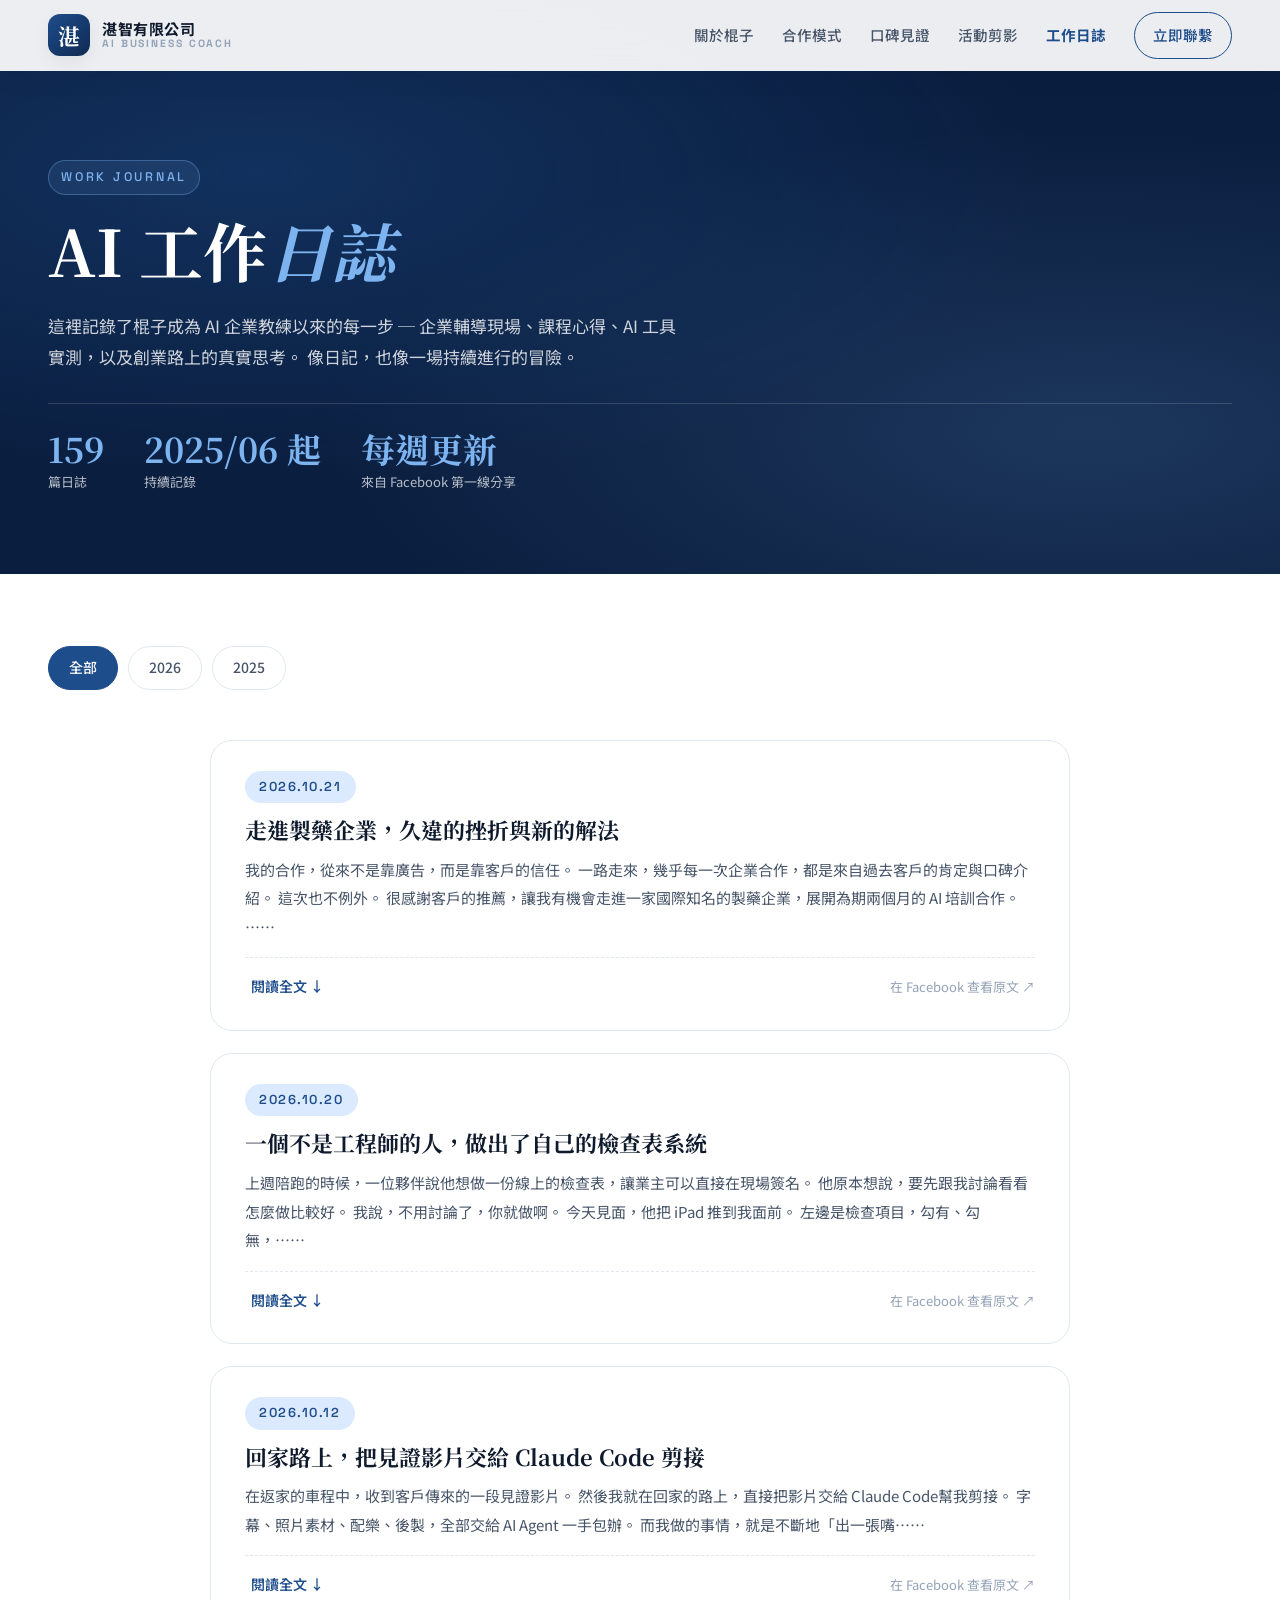
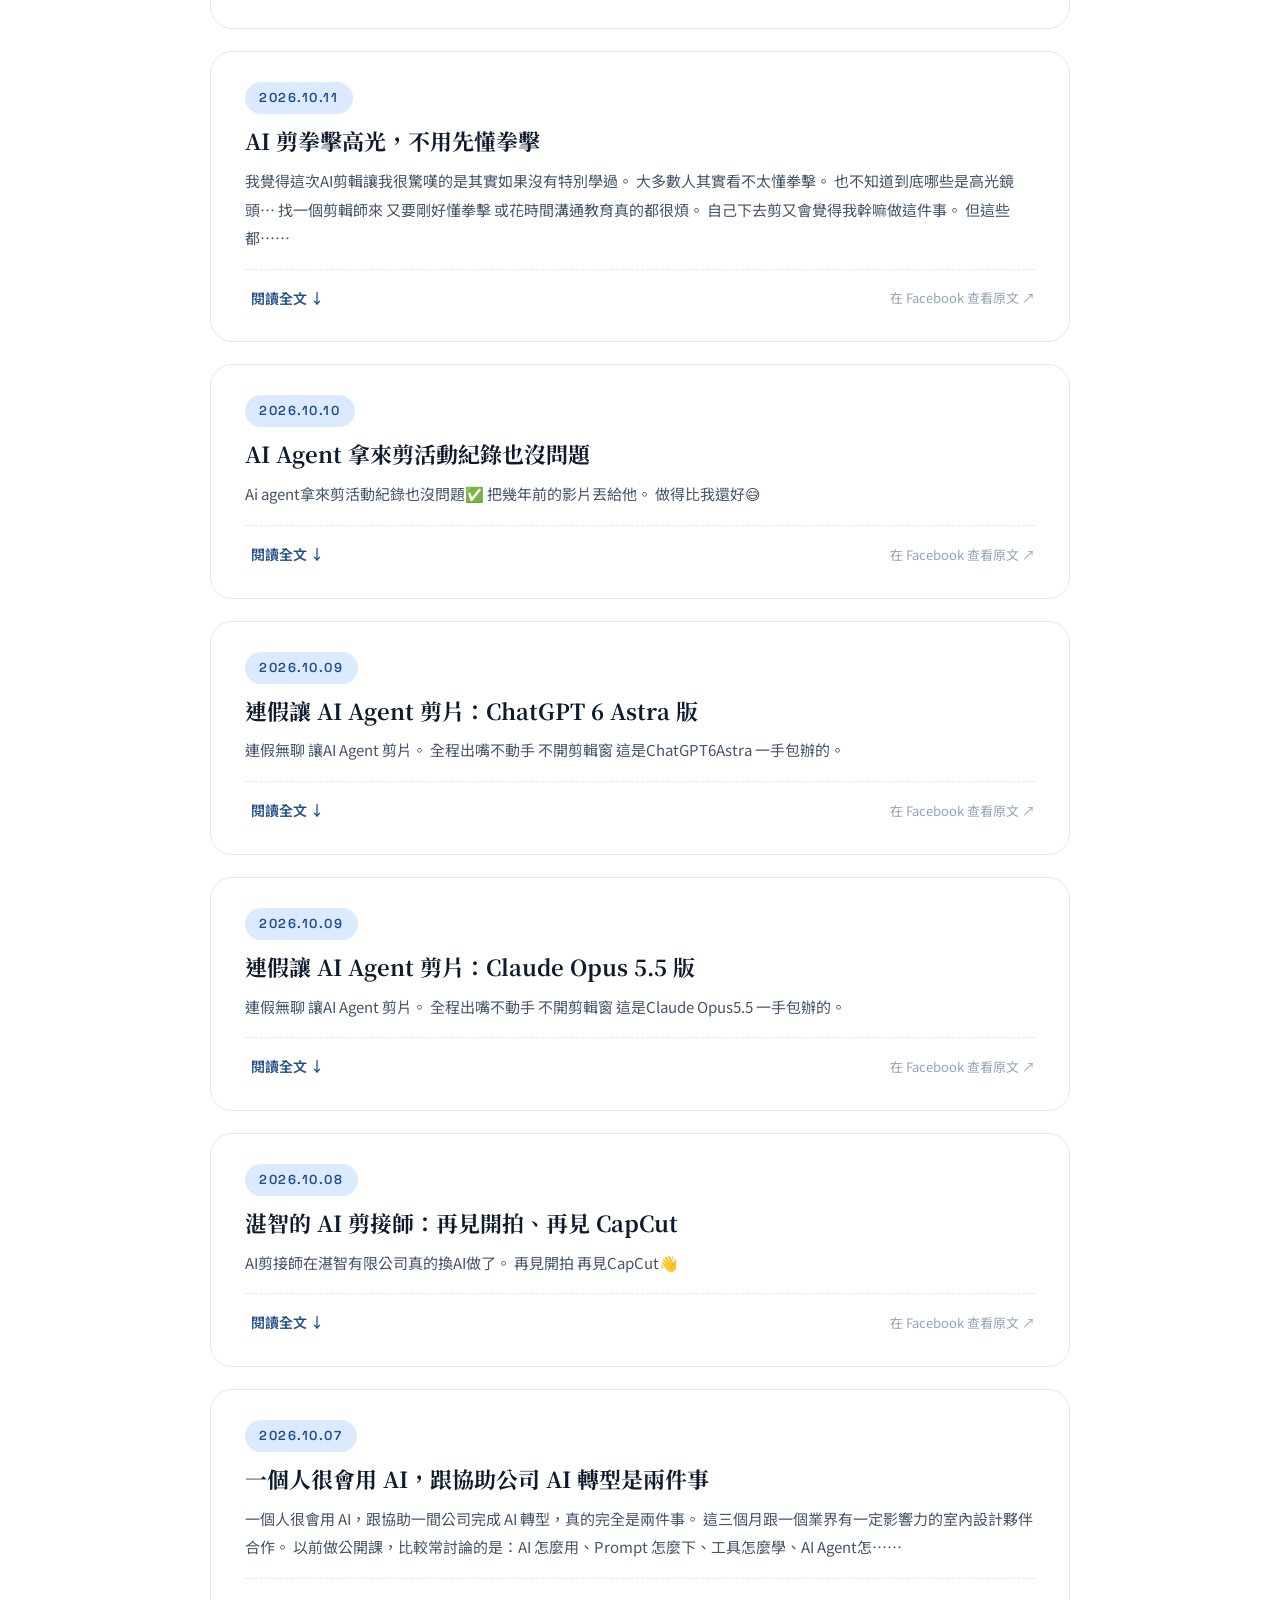
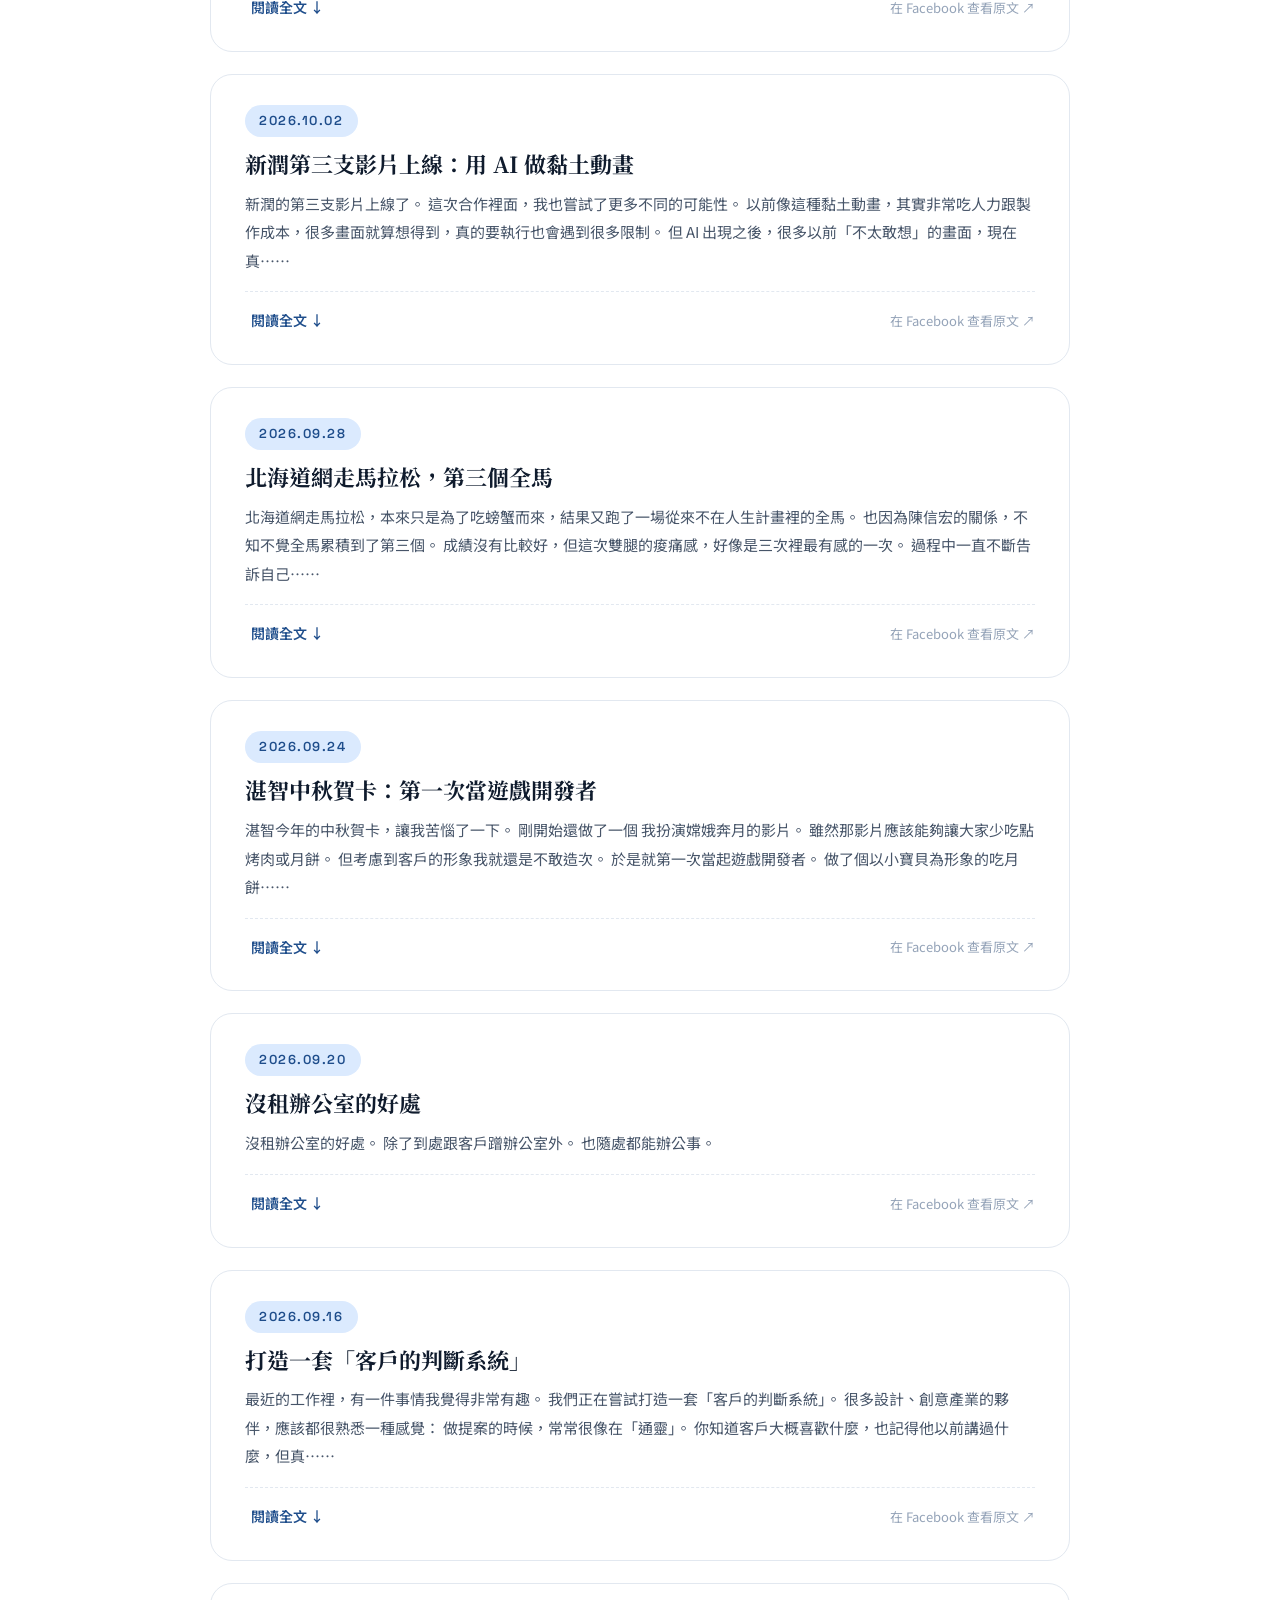
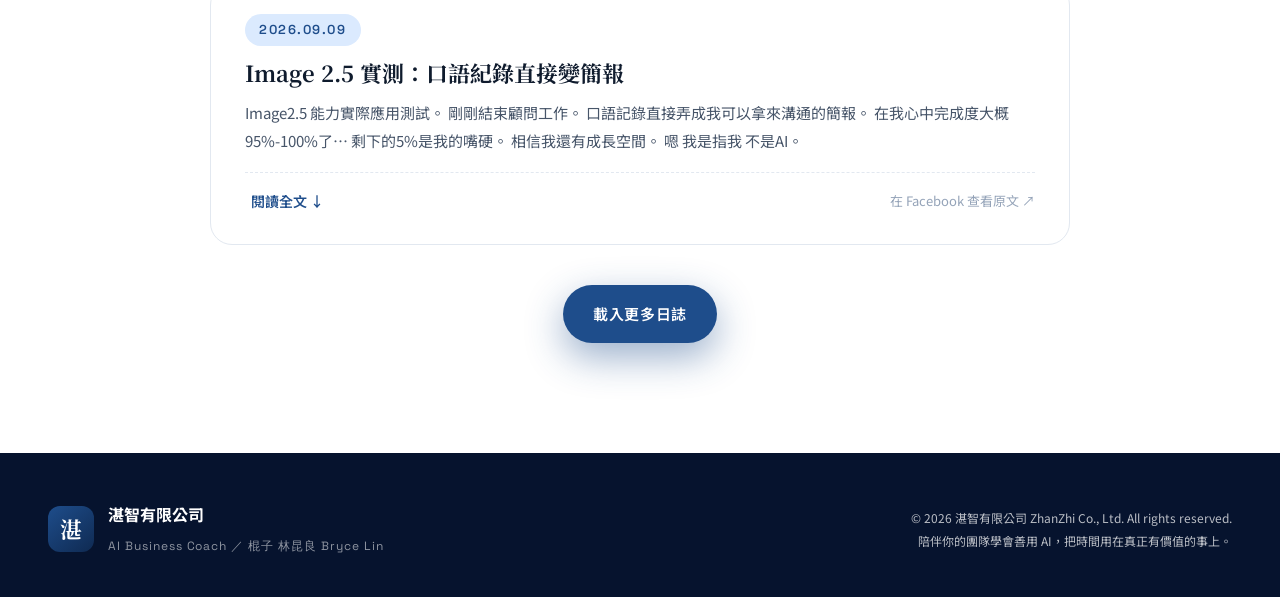
==== commit c5d3538a: "工作日誌新增 2026/09/01–10/21 共 19 篇 Facebook 貼文 - journal-data.js：140 篇增至 159 篇 - journal.html、index.html" ====
--- a/journal.html
+++ b/journal.html
@@ -36,7 +36,7 @@
 <link rel="preconnect" href="https://fonts.gstatic.com" crossorigin>
 <link href="https://fonts.googleapis.com/css2?family=Noto+Sans+TC:wght@300;400;500;700;900&family=Noto+Serif+TC:wght@500;700;900&family=Cormorant+Garamond:ital,wght@0,400;0,600;1,500&family=Space+Grotesk:wght@400;500;700&display=swap" rel="stylesheet">
 
-<link rel="stylesheet" href="styles.css?v=50" />
+<link rel="stylesheet" href="styles.css?v=52" />
 <style>
 /* ===== Journal page specific ===== */
 .journal-hero{
@@ -254,7 +254,7 @@
   </div>
 </footer>
 
-<script src="journal-data.js?v=140"></script>
+<script src="journal-data.js?v=160"></script>
 <script>
 (function () {
   'use strict';
--- a/styles.css
+++ b/styles.css
@@ -976,8 +976,37 @@
   box-shadow: var(--shadow-lg);
   display:none;
 }
-.lightbox.is-video video{ display:block; width:100% }
+.lightbox.is-video video{
+  display:block;
+  width:auto;height:auto;
+  max-width:100%;
+  max-height: calc(100vh - 140px);
+  object-fit: contain;
+  background:#000;
+}
+/* 橫幅影片：撐滿寬度 */
+.lightbox.is-video.is-landscape video{ width: min(100%, calc((100vh - 140px) * 16 / 9)); height:auto }
+/* 直幅影片：以高度為準，寬度依比例，不裁切 */
+.lightbox.is-video.is-portrait video{
+  width: min(100%, calc((100vh - 140px) * 9 / 16));
+  height:auto;
+}
+.lightbox.is-video.is-square video{
+  width: min(100%, calc(100vh - 140px), 720px);
+  height:auto;
+}
 .lightbox.is-image img{ display:block }
+
+/* 全螢幕播放：取消卡片上的 cover 裁切與固定比例，直式影片完整顯示 */
+video:fullscreen,
+video:-webkit-full-screen{
+  width:100% !important;
+  height:100% !important;
+  aspect-ratio:auto !important;
+  object-fit:contain !important;
+  border-radius:0 !important;
+  background:#000;
+}
 .lightbox__title{
   font-family:var(--font-display);font-size:18px;color:#fff;
   text-align:center;margin:18px 0 0;
@@ -1009,6 +1038,10 @@
 .lightbox__nav--prev{ left: 24px }
 .lightbox__nav--next{ right: 24px }
 @media (max-width: 720px){
+  .lightbox{ padding:64px 16px 24px }
+  .lightbox.is-video video{ max-height: calc(100vh - 120px) }
+  .lightbox.is-video.is-landscape video{ width: min(100%, calc((100vh - 120px) * 16 / 9)) }
+  .lightbox.is-video.is-portrait video{ width: min(100%, calc((100vh - 120px) * 9 / 16)) }
   .lightbox__nav{ width:44px; height:44px; font-size:28px }
   .lightbox__nav--prev{ left: 12px }
   .lightbox__nav--next{ right: 12px }
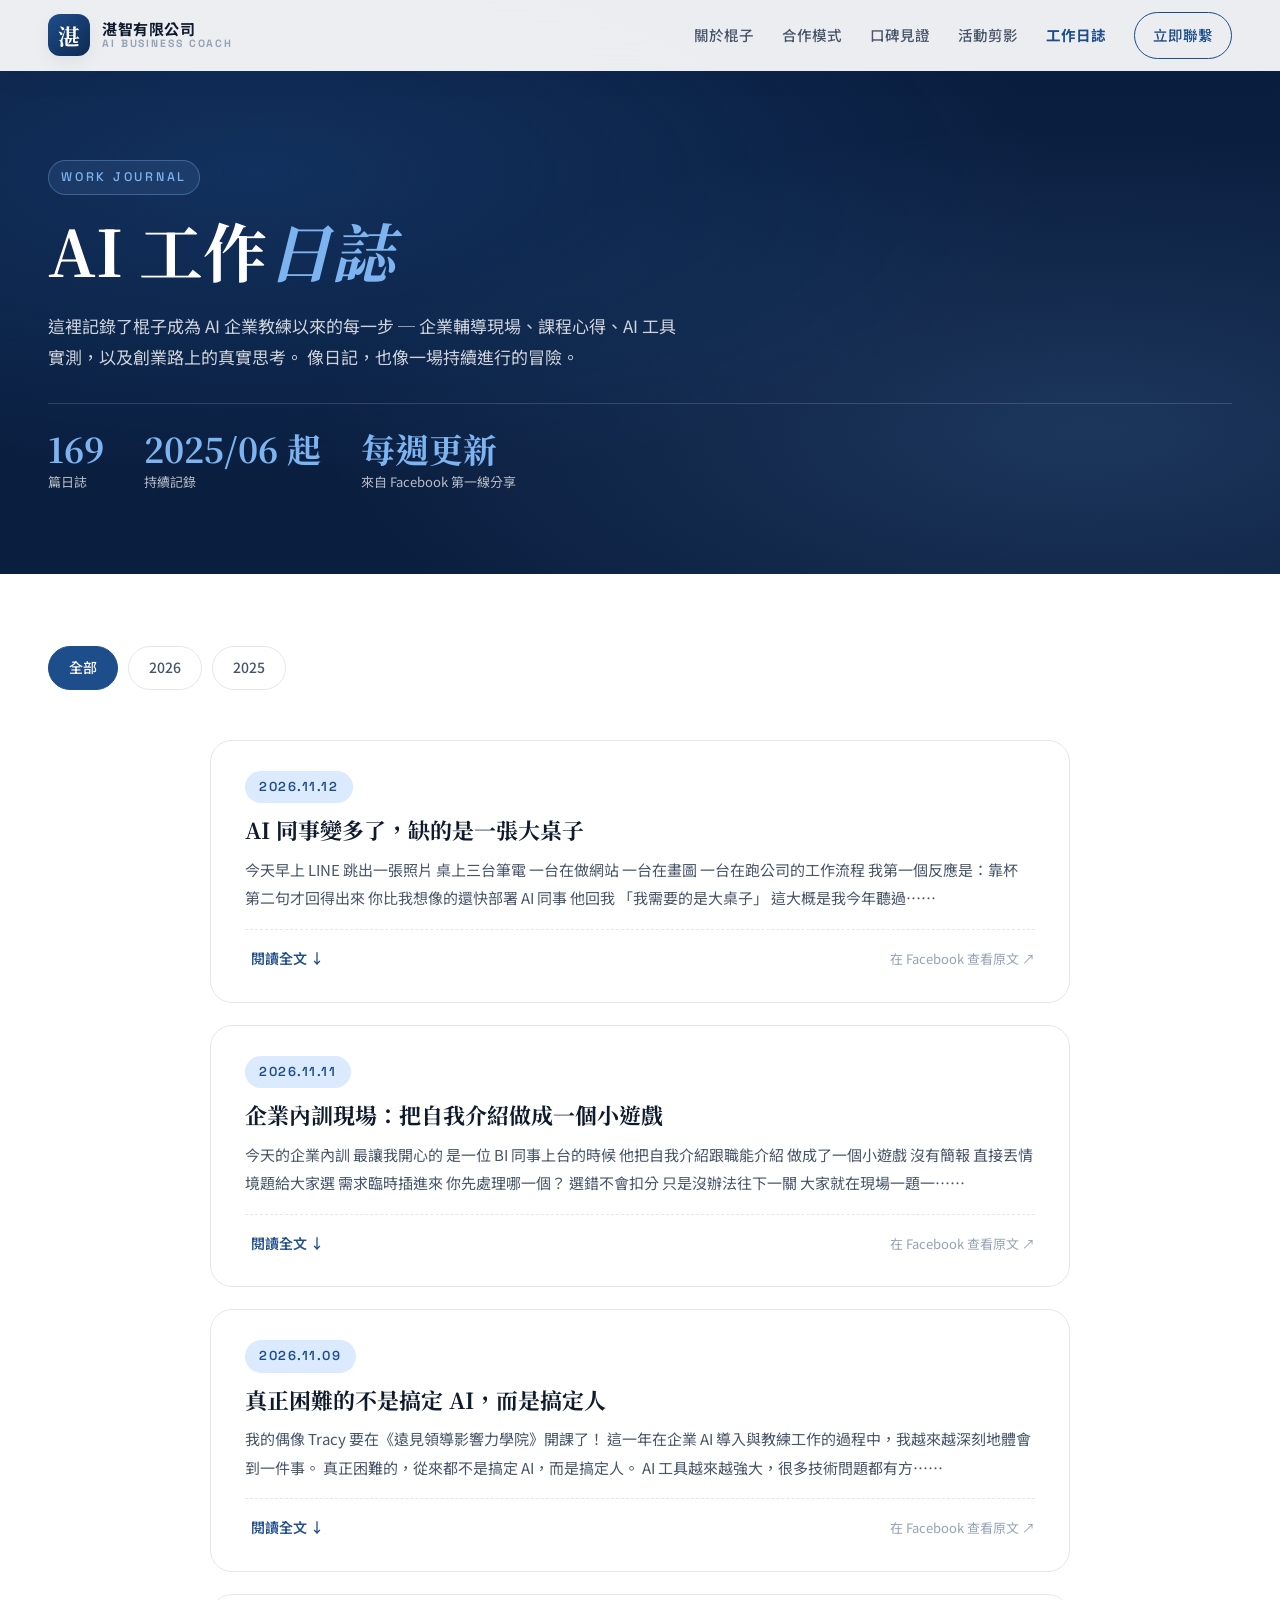
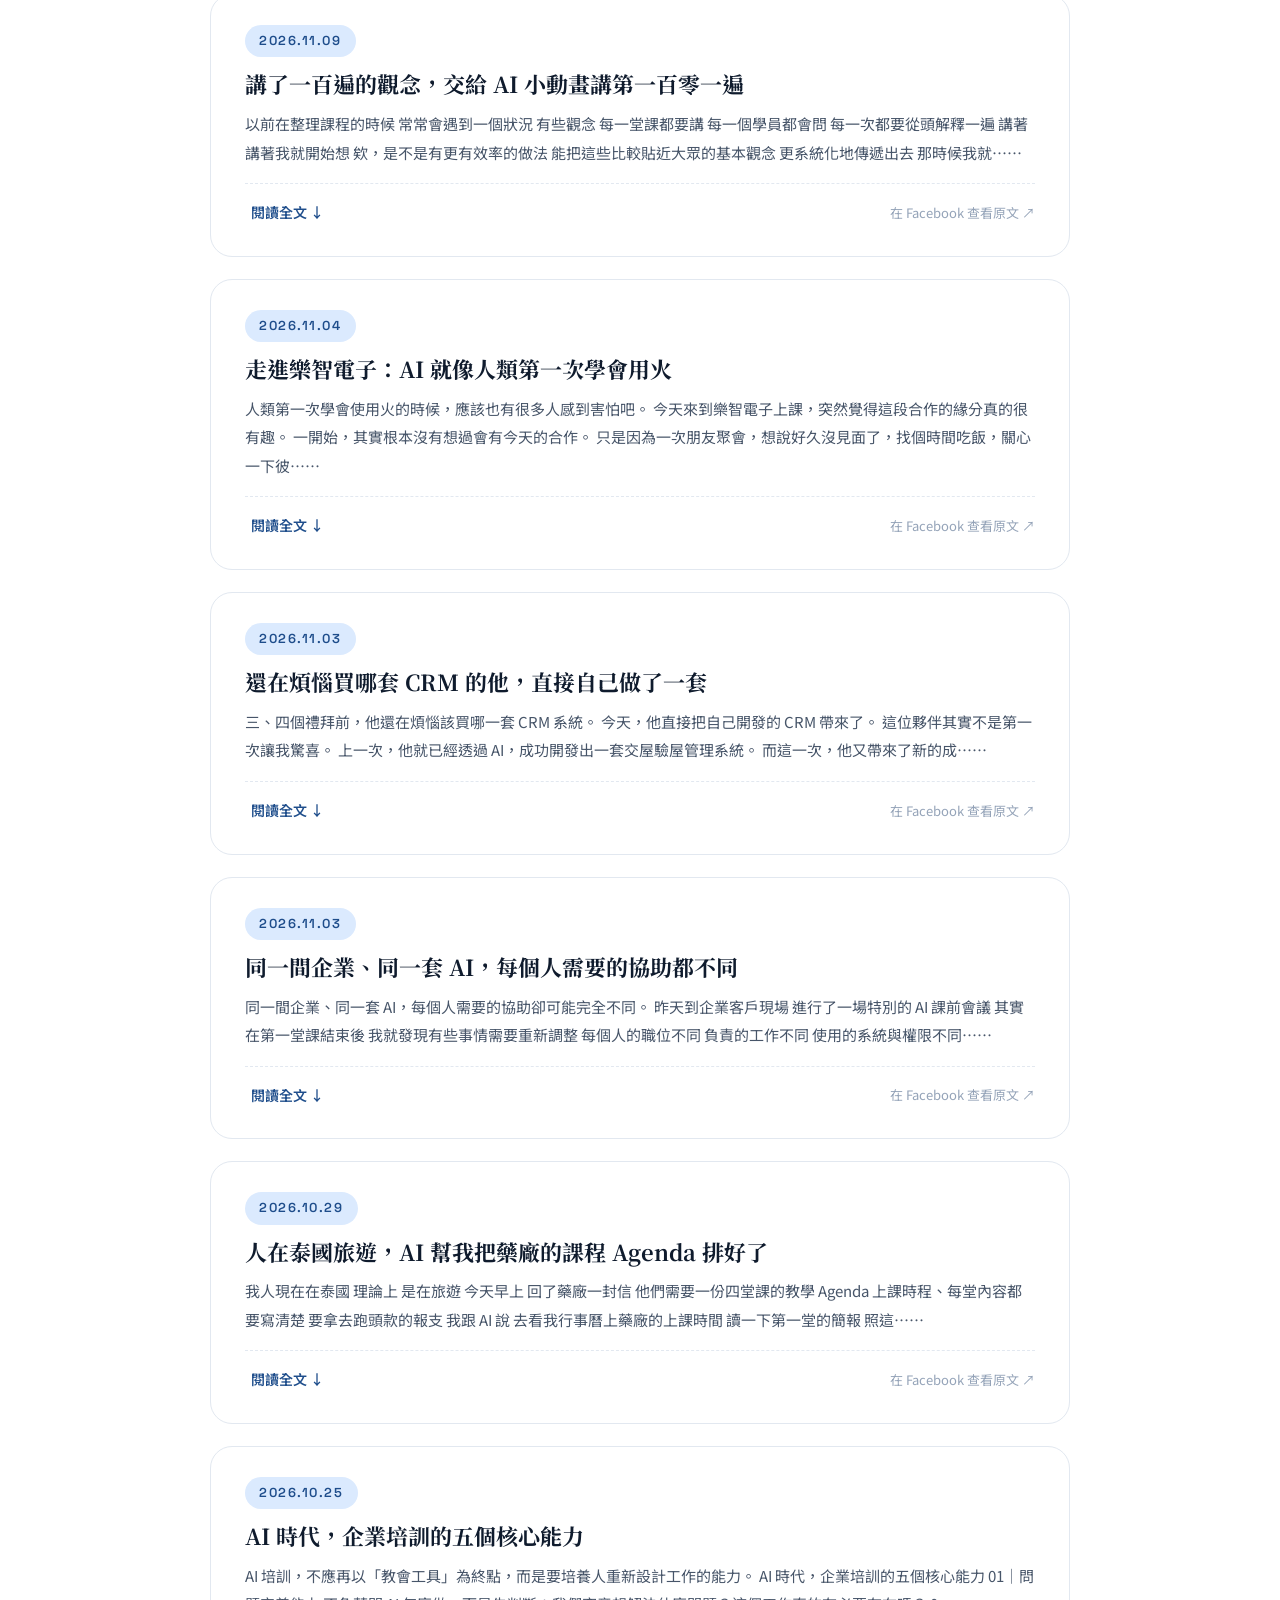
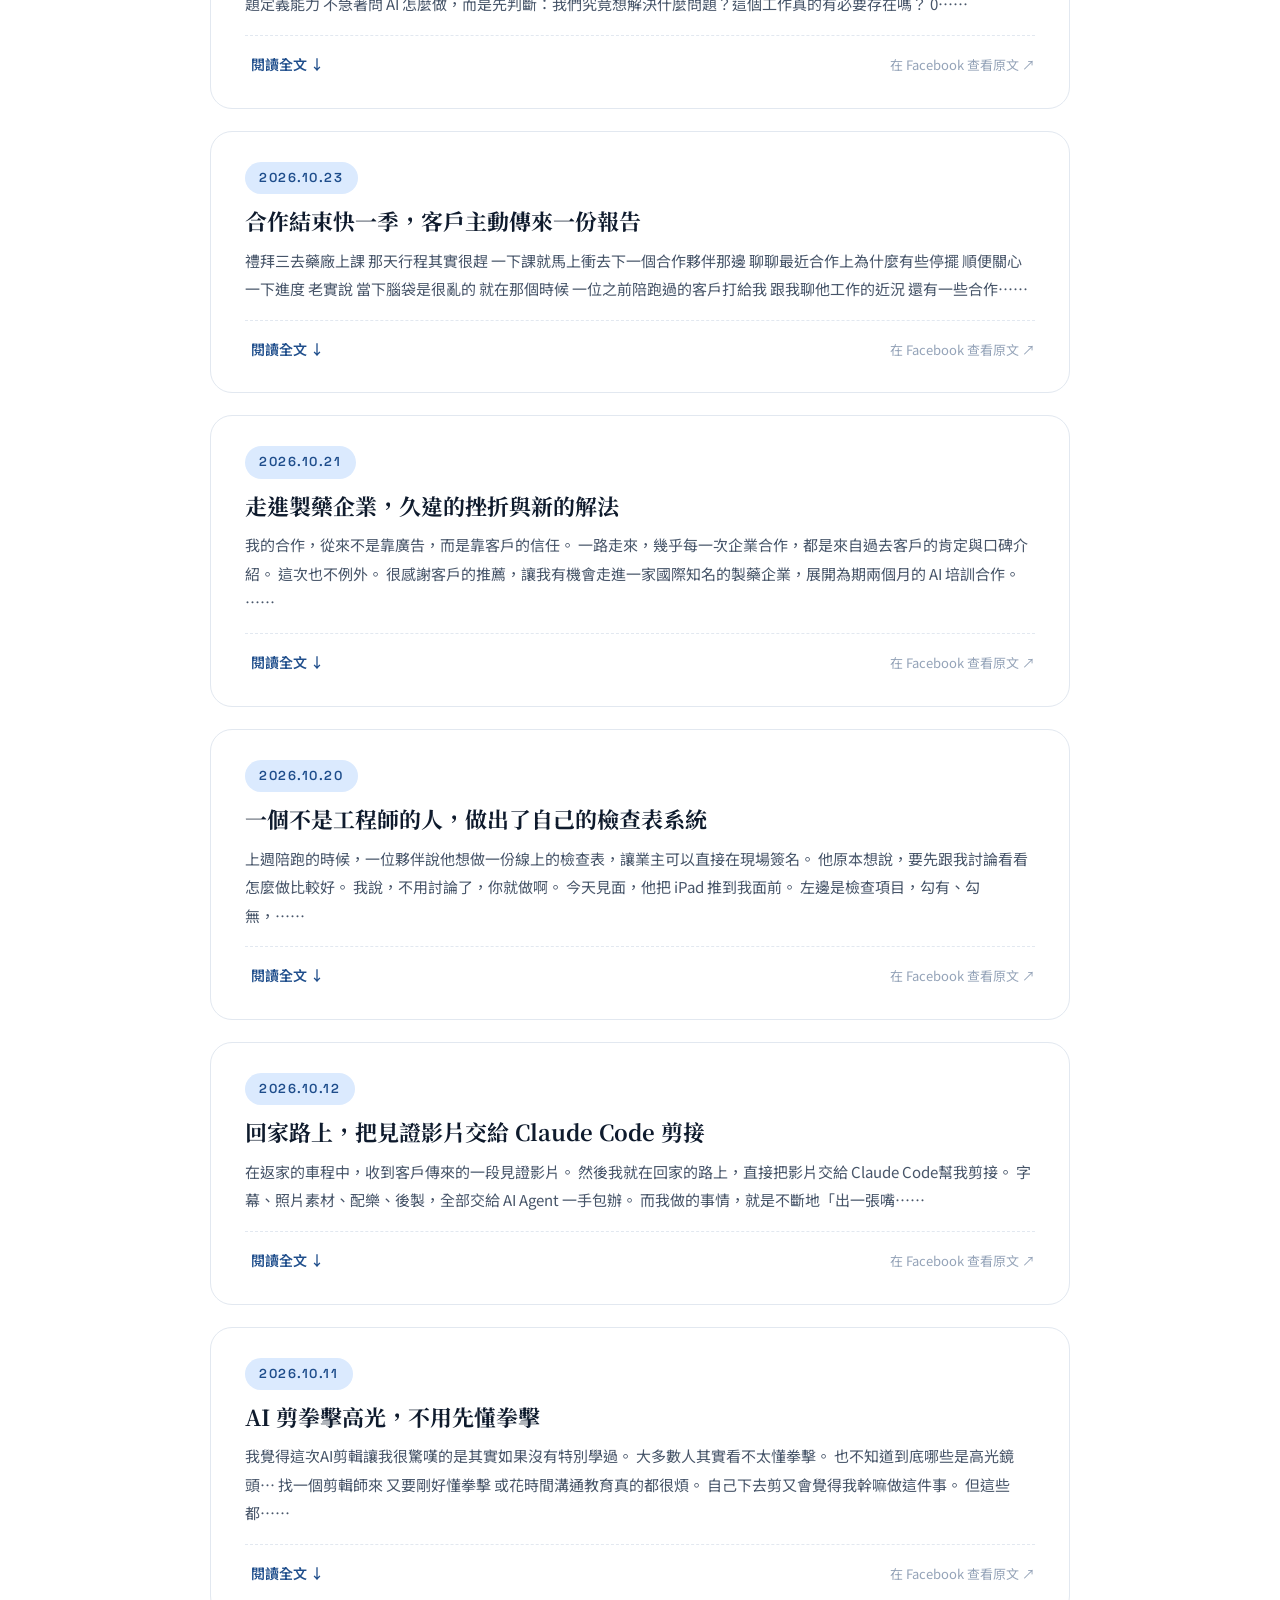
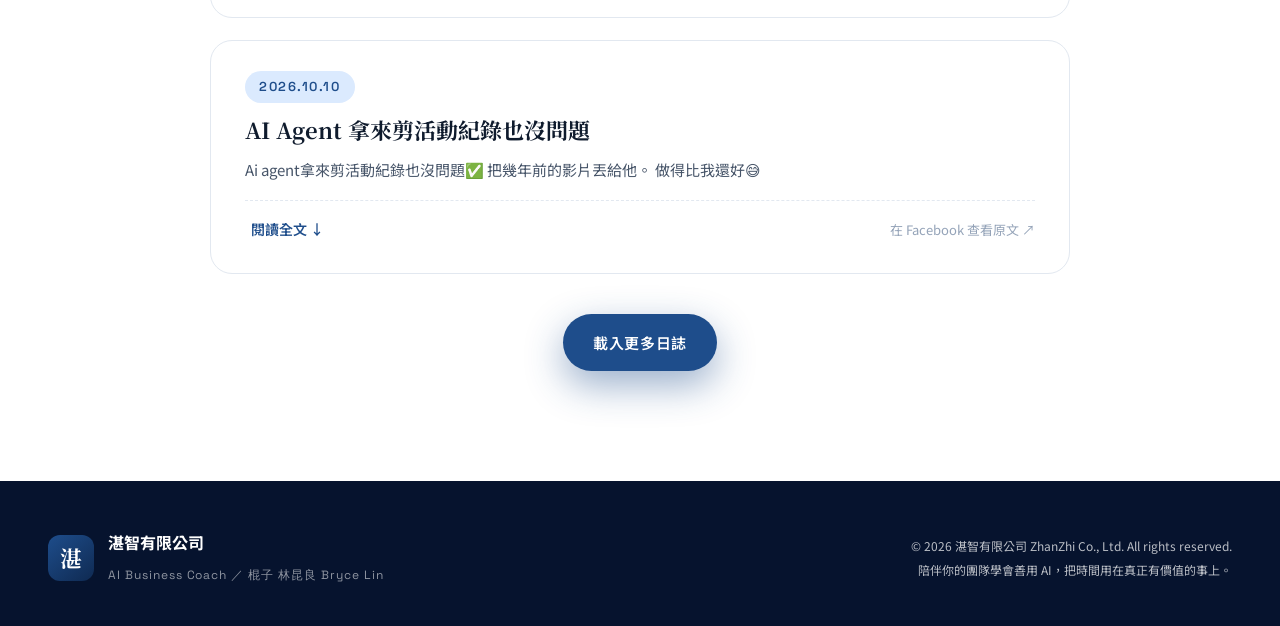
==== commit 40d85cc0: "工作日誌新增 2026/10/23–11/12 共 10 篇 Facebook 貼文 - journal-data.js：159 篇增至 169 篇 - journal.html、index.html" ====
--- a/journal.html
+++ b/journal.html
@@ -36,7 +36,7 @@
 <link rel="preconnect" href="https://fonts.gstatic.com" crossorigin>
 <link href="https://fonts.googleapis.com/css2?family=Noto+Sans+TC:wght@300;400;500;700;900&family=Noto+Serif+TC:wght@500;700;900&family=Cormorant+Garamond:ital,wght@0,400;0,600;1,500&family=Space+Grotesk:wght@400;500;700&display=swap" rel="stylesheet">
 
-<link rel="stylesheet" href="styles.css?v=52" />
+<link rel="stylesheet" href="styles.css?v=54" />
 <style>
 /* ===== Journal page specific ===== */
 .journal-hero{
@@ -254,7 +254,7 @@
   </div>
 </footer>
 
-<script src="journal-data.js?v=160"></script>
+<script src="journal-data.js?v=170"></script>
 <script>
 (function () {
   'use strict';
--- a/styles.css
+++ b/styles.css
@@ -555,6 +555,20 @@
   aspect-ratio: 1/1;
   object-fit: cover;
 }
+/* 觸控裝置：卡片不帶原生控制列，改顯示播放鍵，點擊整張卡片開燈箱 */
+.show.is-tap{ cursor:pointer }
+.show.is-tap .show__frame{ position:relative }
+.show.is-tap .show__frame::after{
+  content:"";
+  position:absolute;left:50%;top:50%;
+  width:64px;height:64px;margin:-32px 0 0 -32px;
+  border-radius:50%;
+  background:rgba(0,0,0,.45) url("data:image/svg+xml,%3Csvg xmlns='http://www.w3.org/2000/svg' viewBox='0 0 24 24'%3E%3Cpath fill='%23fff' d='M8 5v14l11-7z'/%3E%3C/svg%3E") center/32px no-repeat;
+  border:2px solid rgba(255,255,255,.85);
+  pointer-events:none;
+}
+.show.is-tap video{ pointer-events:none }
+.show.is-tap:hover{ transform:none }
 .show figcaption{
   padding:16px 20px 20px;
   display:flex;flex-direction:column;gap:4px;
@@ -797,7 +811,7 @@
 }
 .brands__track{
   display:flex;gap:14px;width:max-content;
-  animation: marquee 60s linear infinite;
+  animation: marquee 130s linear infinite;
 }
 .brands__track span{
   flex-shrink:0;
@@ -957,8 +971,8 @@
    ================================================= */
 .lightbox{
   position:fixed;inset:0;z-index:100;
-  background:rgba(6,19,46,.96);
-  backdrop-filter:blur(8px);
+  background:rgba(6,19,46,.97);
+  /* 注意：不要在這裡加 backdrop-filter — iOS/Safari 會讓內部 <video> 渲染成黑畫面 */
   display:none;align-items:center;justify-content:center;
   padding:40px;
 }
@@ -967,6 +981,11 @@
   max-width:1100px;width:100%;
   display:flex;flex-direction:column;align-items:center;
 }
+.lightbox__player{
+  display:none;width:100%;
+  justify-content:center;align-items:center;
+}
+.lightbox.is-video .lightbox__player{ display:flex }
 .lightbox video,
 .lightbox img{
   max-width:100%;
@@ -1012,6 +1031,11 @@
   text-align:center;margin:18px 0 0;
   min-height: 24px;
 }
+.lightbox__error{
+  margin:12px 0 0;font-size:14px;color:#ffd9d9;text-align:center;
+}
+.lightbox__error a{ color:#fff;text-decoration:underline }
+.lightbox__error[hidden]{ display:none }
 .lightbox__close{
   position:fixed;top:20px;right:24px;
   width:48px;height:48px;border-radius:50%;
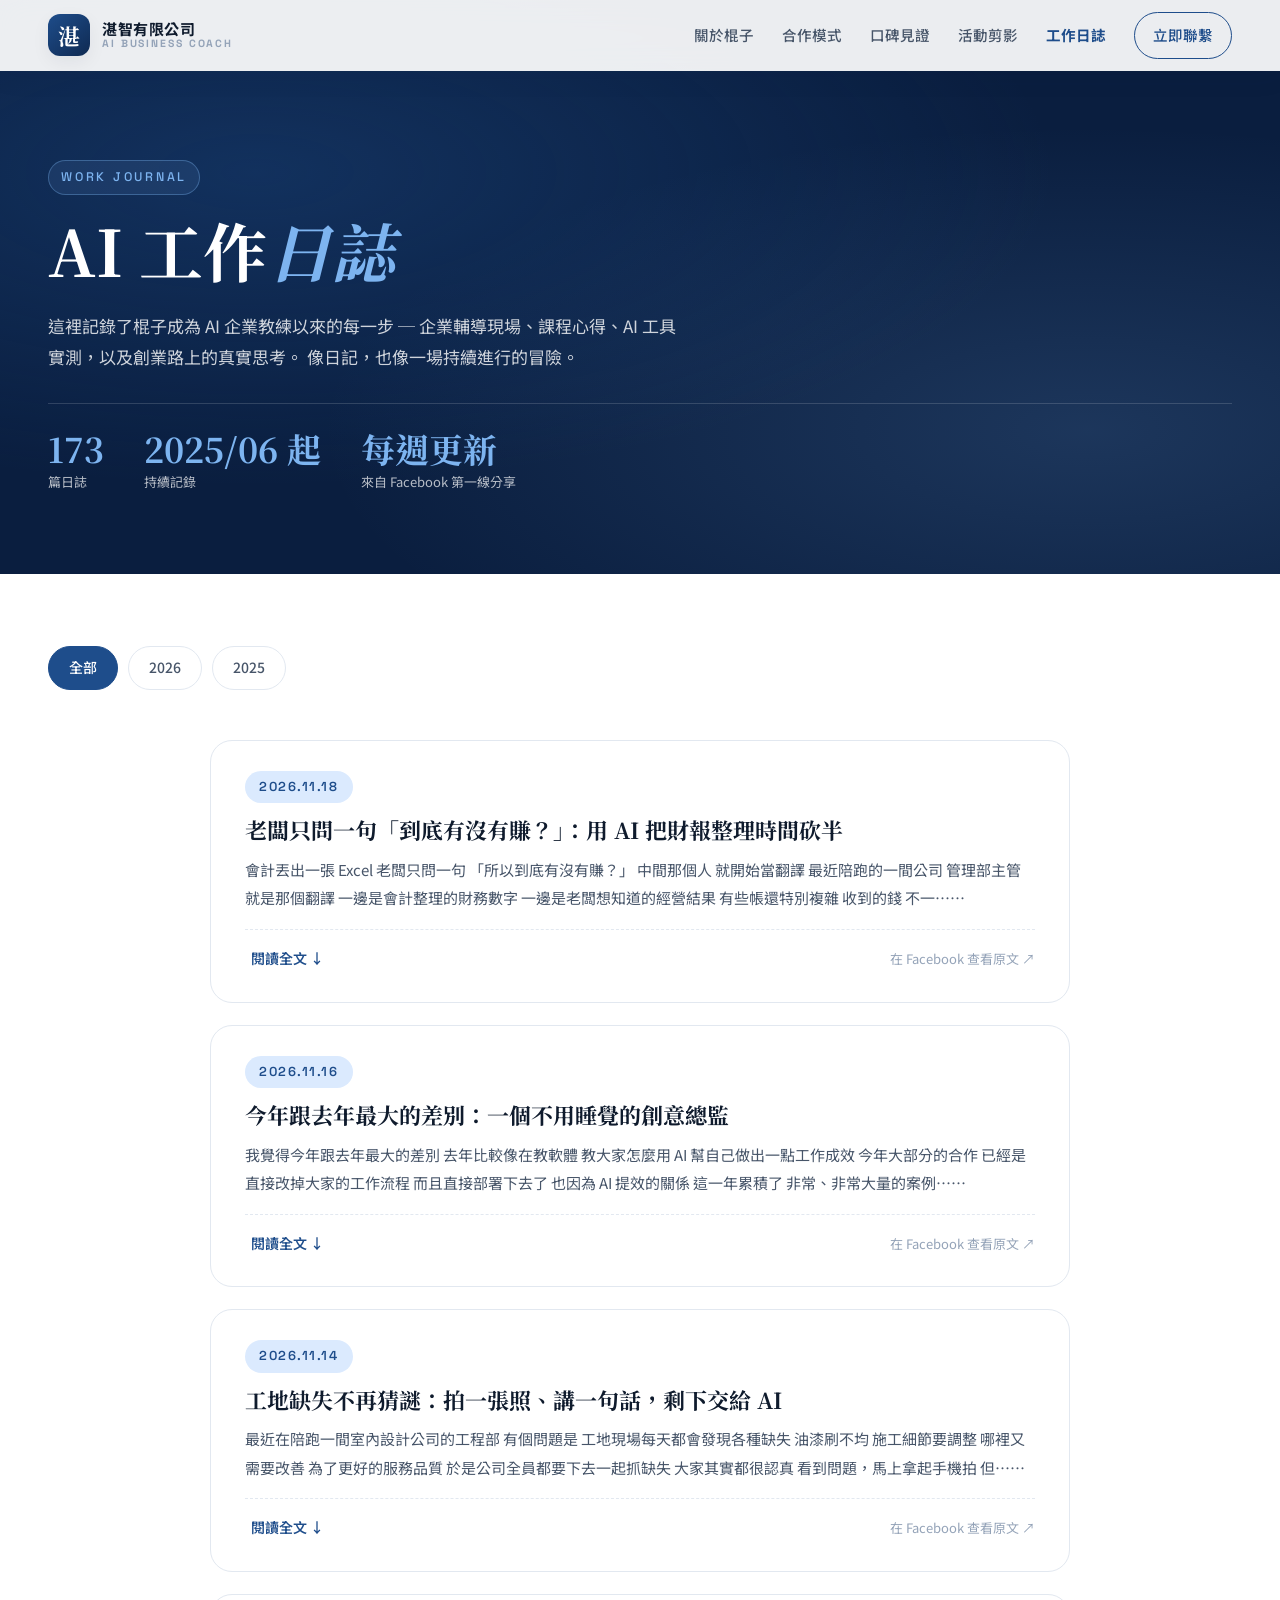
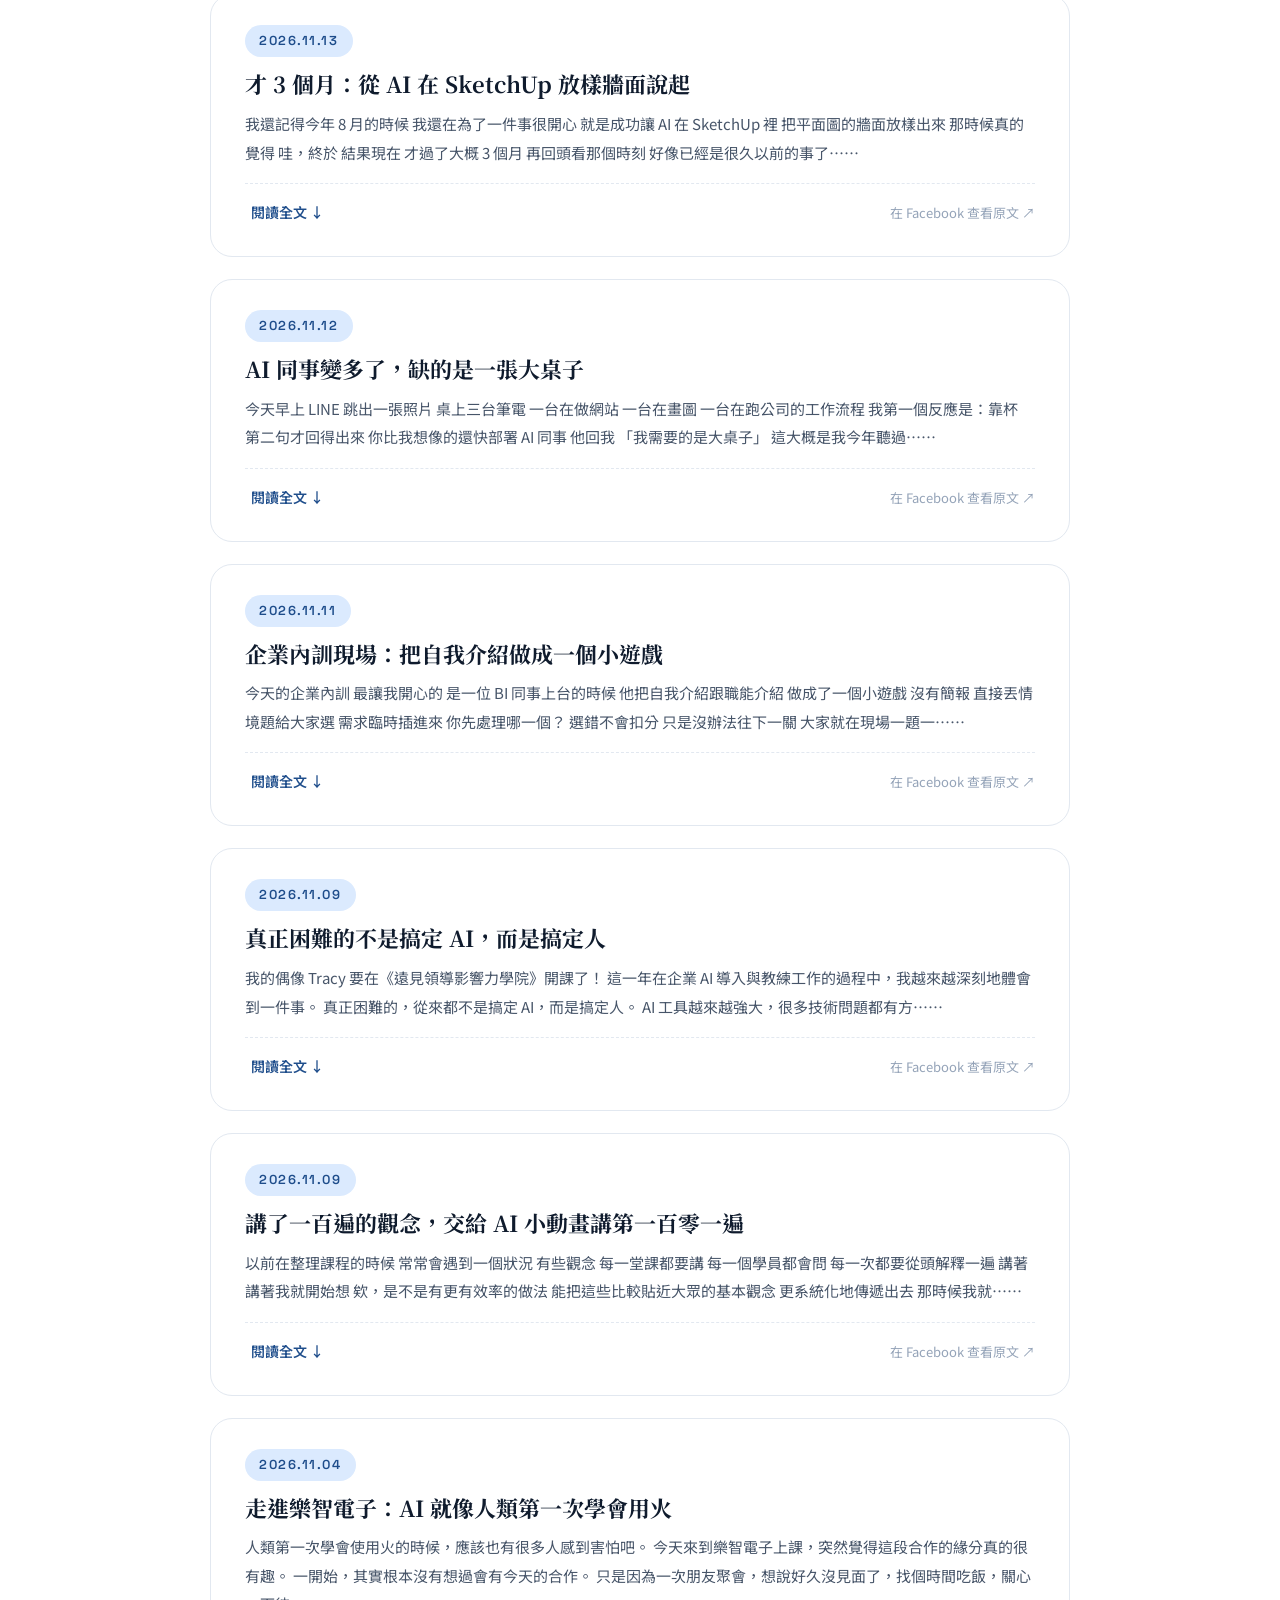
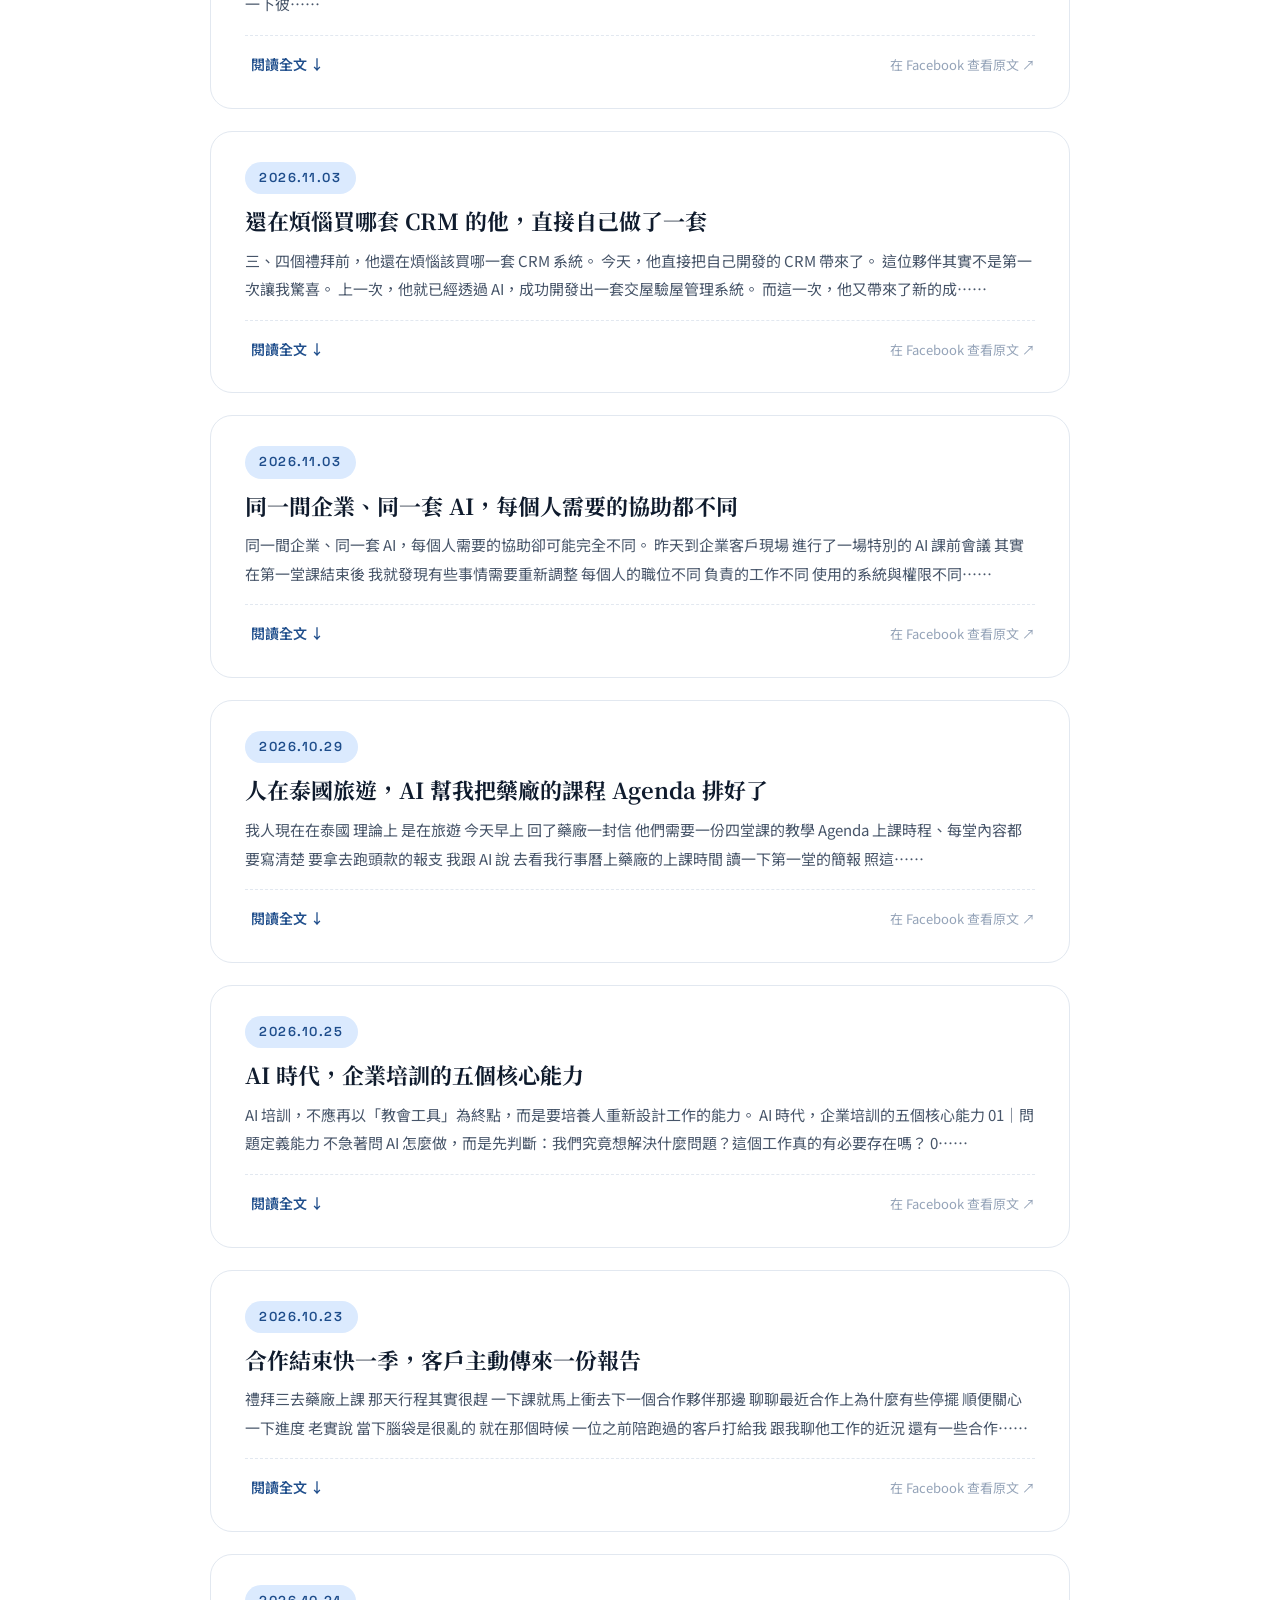
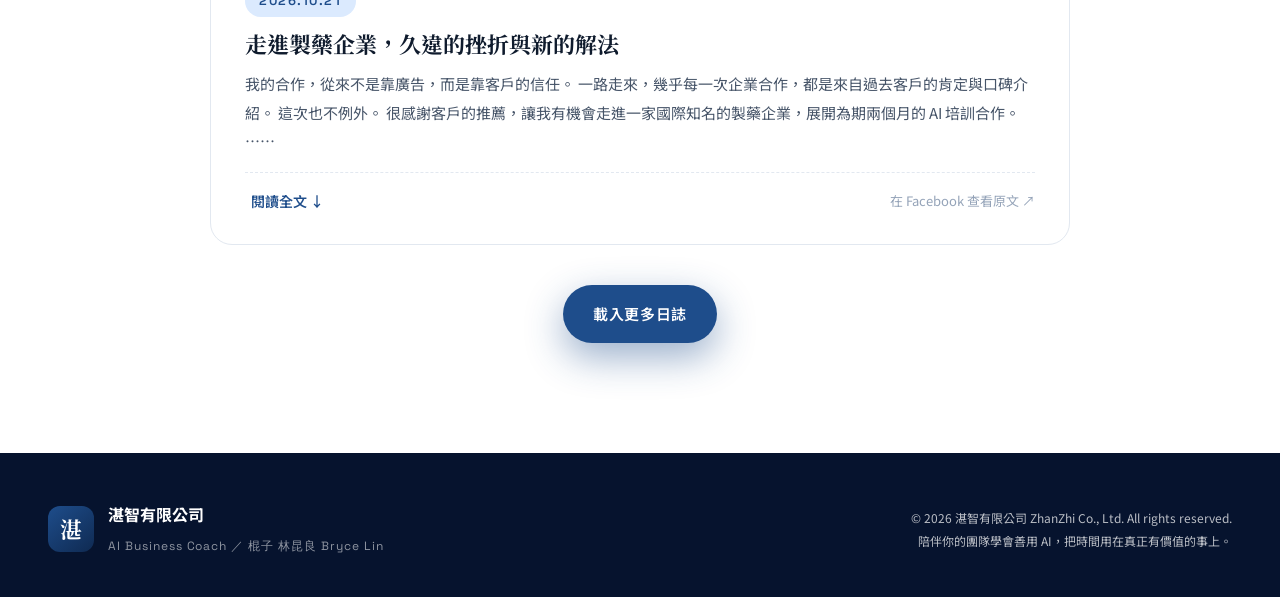
==== commit b70a92d2: "工作日誌新增 2026/11/13–11/18 共 4 篇 Facebook 貼文 Co-Authored-By: Claude Fable 5.2 <noreply@anthropic.com>" ====
--- a/journal.html
+++ b/journal.html
@@ -254,7 +254,7 @@
   </div>
 </footer>
 
-<script src="journal-data.js?v=170"></script>
+<script src="journal-data.js?v=171"></script>
 <script>
 (function () {
   'use strict';
